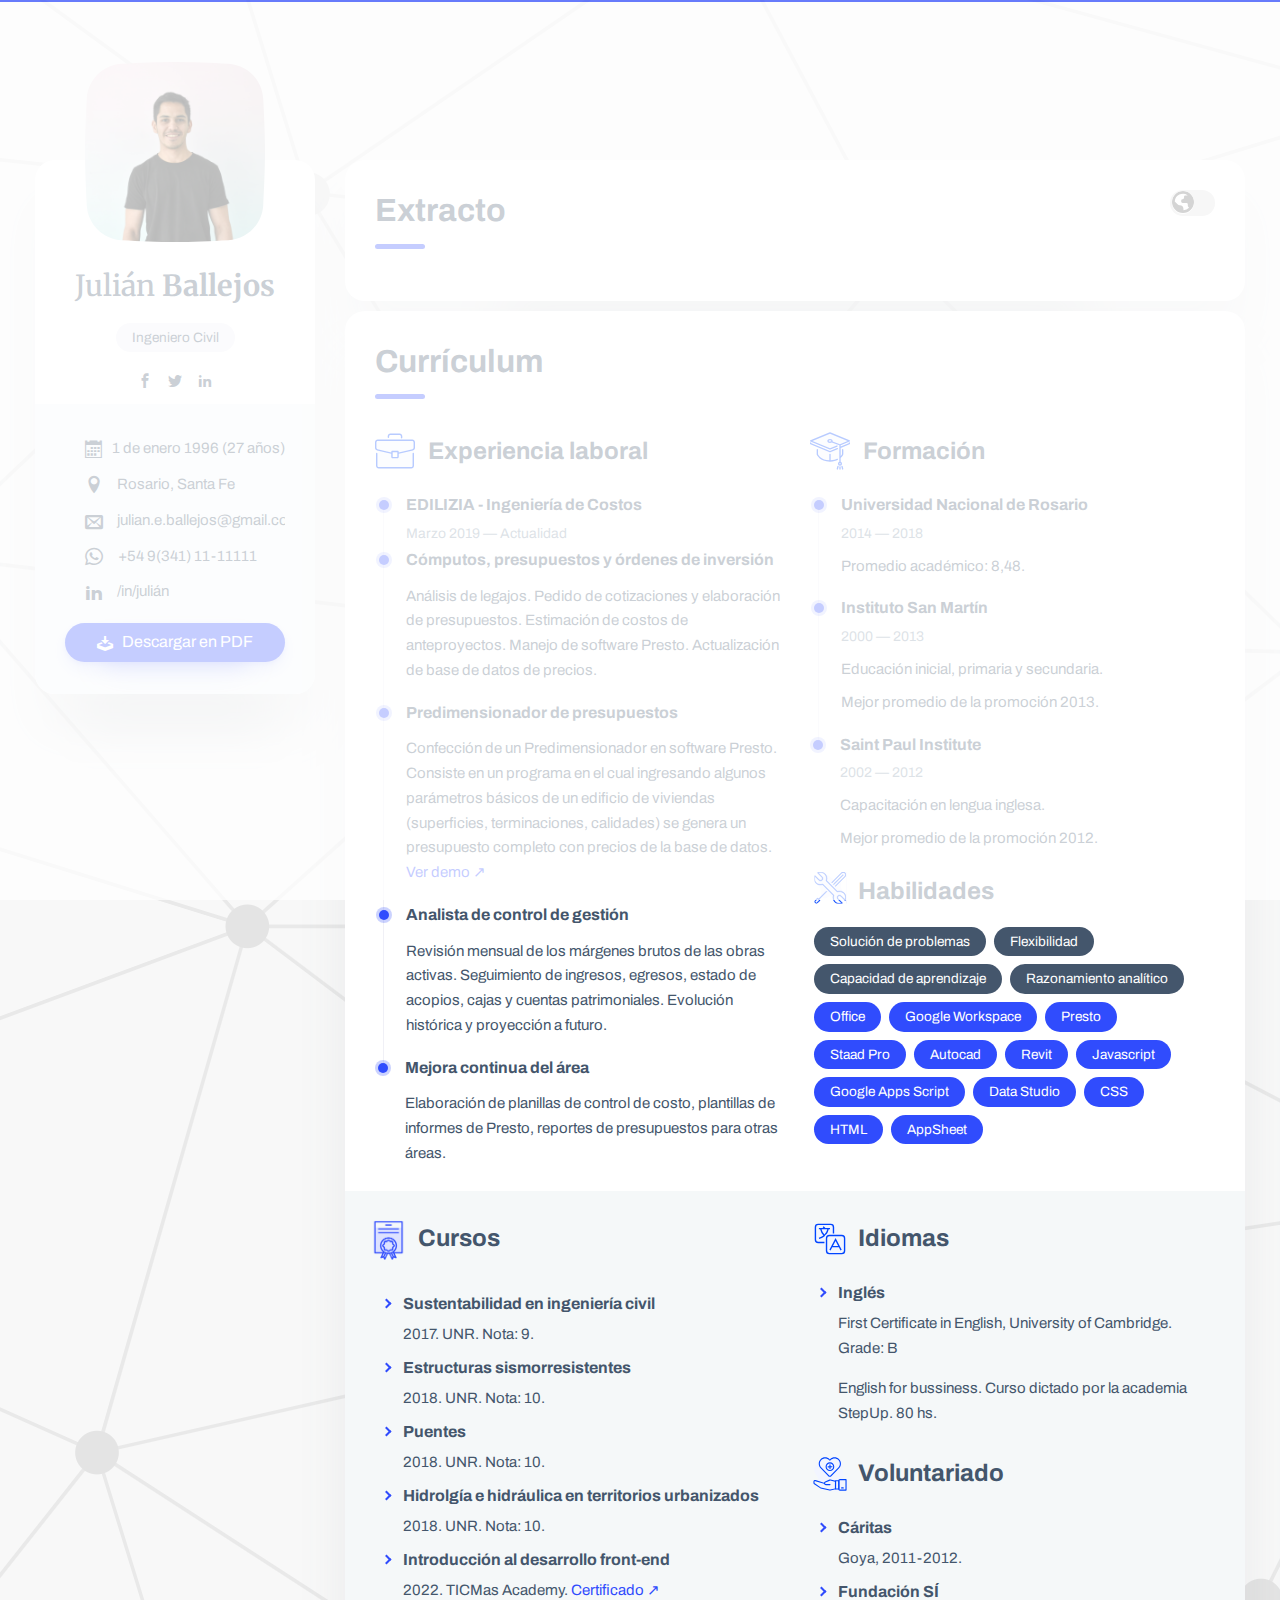
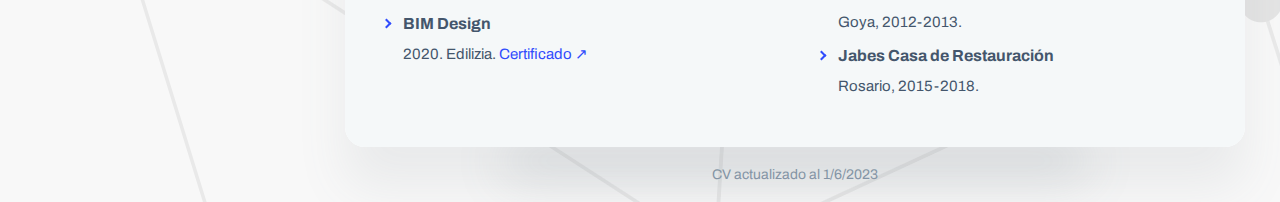
==== index.html @ a53817c8 "Update index.html" ====
<!DOCTYPE html>
<html lang="en">

<head>
    <meta charset="utf-8" />
    <title>CV Julián Ballejos</title>

	<!-- Meta Data -->
	<meta http-equiv="X-UA-Compatible" content="IE=edge">
	<meta name="viewport" content="width=device-width, initial-scale=1, shrink-to-fit=no">
	<meta name="format-detection" content="telephone=no"/>
    <meta name="format-detection" content="address=no"/>
    <meta name="author" content="ArtTemplate" />
    <meta name="description" content="vCard" />

    <!-- Twitter data -->
    <meta name="twitter:card" content="summary_large_image">
    <meta name="twitter:site" content="@ArtTemplates">
    <meta name="twitter:title" content="vCard">
    <meta name="twitter:description" content="vCard">
    <!--<meta name="twitter:image" content="assets/images/social.jpg">-->

    <!-- Open Graph data -->
    <meta property="og:title" content="ArtTemplate" />
    <meta property="og:type" content="website" />
    <meta property="og:url" content="your url website" />
    <!--<meta property="og:image" content="assets/images/social.jpg" />-->
    <meta property="og:description" content="vCard" />
    <meta property="og:site_name" content="vCard" />

	<!-- Favicons -->
	<!--<link rel="apple-touch-icon" sizes="144x144" href="assets/images/favicons/apple-touch-icon-144x144.png">-->
	<!--<link rel="apple-touch-icon" sizes="114x114" href="assets/images/favicons/apple-touch-icon-114x114.png">-->
	<!--<link rel="apple-touch-icon" sizes="72x72" href="assets/images/favicons/apple-touch-icon-72x72.png">-->
	<!--<link rel="apple-touch-icon" sizes="57x57" href="assets/images/favicons/apple-touch-icon-57x57.png">-->
	<!--<link rel="shortcut icon" href="assets/images/favicons/favicon.png" type="image/png">-->

    <!-- Styles -->
	<link rel="stylesheet" type="text/css" href="styles/style.css"/>
    <link rel="stylesheet" type="text/css" href="demo/style-demo.css"/>

	
</head>
<body class="bg-triangles">
    <!-- Preloader -->
    <div class="preloader">
	    <div class="preloader__wrap">
		    <div class="circle-pulse">
                <div class="circle-pulse__1"></div>
                <div class="circle-pulse__2"></div>
            </div>
		    <div class="preloader__progress"><span></span></div>
		</div>
	</div>

    <main class="main">
	    <div class="container gutter-top">
		    <div class="row sticky-parent">
			    <!-- Sidebar -->
                <aside class="col-12 col-md-12 col-xl-3">
				    <div class="sidebar box shadow pb-0 sticky-column">
						<svg class="avatar avatar--180" viewBox="0 0 188 188">
                            <g class="avatar__box">
                                <image xlink:href="img/avatar-1.jpg" height="100%" width="100%" />
                            </g>
                        </svg>
						<div class="text-center">
						    <h3 class="title title--h3 sidebar__user-name"><span class="weight--500">Julián</span> Ballejos</h3>
							<div class="badge badge--gray">Ingeniero Civil</div>
							
							<!-- Social -->
		                    <div class="social">
		                        <a class="social__link" href="https://www.facebook.com/"><i class="font-icon icon-facebook"></i></a>
		                        <a class="social__link" href="https://www.behance.com/"><i class="font-icon icon-twitter"></i></a>
		                        <a class="social__link" href="https://www.linkedin.com/"><i class="font-icon icon-linkedin2"></i></a>
		                    </div>
						</div>
						
						<div class="sidebar__info box-inner box-inner--rounded">
		                    <ul class="contacts-block">
					            <li class="contacts-block__item" data-toggle="tooltip" data-placement="top" title="Fecha de nacimiento">
							        <i class="font-icon icon-calendar"></i>1 de enero 1996 (27 años)
							    </li>
						        <li class="contacts-block__item" data-toggle="tooltip" data-placement="top" title="Ubicación">
							        <i class="font-icon icon-location"></i>Rosario, Santa Fe
							    </li>
						        <li class="contacts-block__item" data-toggle="tooltip" data-placement="top" title="E-mail">
							        <a href="mailto:julian.e.ballejos@gmail.com"><i class="font-icon icon-envelope"></i>julian.e.ballejos@gmail.com</a>
							    </li>
						        <li class="contacts-block__item" data-toggle="tooltip" data-placement="top" title="[Consultar]">
							        <i class="font-icon icon-phone"></i>+54 9(341) 11-11111
							    </li>
						        <li class="contacts-block__item" data-toggle="tooltip" data-placement="top" title="Linkedin">
							        <a href="http://linkedin.com/in/julián" target="_blank"><i class="font-icon icon-linkedin2"></i>/in/julián</a>
							    </li>
					        </ul>
							
							<a class="btn" href="julianballejos_github_io_CV_JB.pdf" target="_blank"><i class="font-icon icon-download"></i> Descargar en PDF</a>
						</div>
					</div>	
		        </aside>
		        
				<!-- Content -->
		        <div class="col-12 col-md-12 col-xl-9">
				    <div class="box shadow pb-0" style="margin-bottom: 10px;" >
					    <!-- Menu -->
					    <!-- <div class="circle-menu">
						    <div class="hamburger">
                                <div class="line"></div>
                                <div class="line"></div>
                                <div class="line"></div>
                            </div>
						</div>
						<div class="inner-menu js-menu">
						    <ul class="nav">
                                <li class="nav__item"><a href="about.html">About</a></li>
								<li class="nav__item"><a class="active" href="resume.html">Resume</a></li>
                                <li class="nav__item"><a href="portfolio.html">Portfolio</a></li>
                                <li class="nav__item"><a href="blog.html">Blog</a></li>
                                <li class="nav__item"><a href="contact.html">Contact</a></li>
                            </ul>
						</div> -->
						
					    <!-- About -->
						<div class="pb-3">
					        <div style="margin: 0;padding: 0;display: flex;flex-direction: row;justify-content: space-between;"><h1 class="title title--h1 first-title title__separate" >Extracto</h1>
								<label class="switch">
									<input type="checkbox" onclick="changelang()">
									<span id="mundi" class="slider round" style="opacity: 0.6;"></span>
								  </label>
							  
							</div>
							<p class="bilanguage" data-es='Nací en Goya (Corrientes). Soy Ing. Civil graduado de la Universidad Nacional de Rosario. 
								Aficionado de la programación y la aplicación de la tecnología en el campo de la ingeniería civil. 
								Poseo un amplio conocimiento en herramientas especializadas, capacidad de análisis e inventiva, lo que me permite desarrollar soluciones innovadoras y eficientes para los desafíos de la industria.'
								data-en="I was born in Goya. I'm a Civil Engineer graduated from the National University of Rosario. 
								I am passionate about applying technology to civil engineering problems. 
								I have a strong background in specialized tools, analysis and innovation, which enable me to create novel solutions for industry challenges."
								></p>
								<p class="bilanguage" data-es='Durante mi formación, adquirí una sólida base en los principios de la ingeniería civil, enfocándome en áreas como el diseño estructural, la planificación y gestión de proyectos, y la utilización de software de modelado y análisis. Mi habilidad para sistematizar me ha permitido automatizar tareas, optimizar procesos y mejorar la precisión en la toma de decisiones.'
								data-en='Throughout my academic journey, I acquired a comprehensive understanding of civil engineering principles, with a particular focus on areas such as structural design, project planning and management, and the utilization of modeling and analysis software. With my ability to systematize, I have successfully automated tasks, optimize processes, and enhanced decision-making precision.'></p>
					    </div>
						
					</div class="box shadow pb-0">	
					<div class="box shadow pb-0">
						<!-- Experience -->
						<div class="pb-0">
							<div class="pb-3">
								<h1 class="title title--h1 first-title title__separate" >Currículum</h1>
							</div>
							<div class="row">
								<div class="col-12 col-lg-6">
								    <h2 class="title title--h3"><img class="title-icon" src="icons/icon-experience.svg" alt="" /> Experiencia laboral</h2>
									<div class="timeline">
									    <!-- Item -->
									    <article class="timeline__item">
												<h5 class="title title--h5 timeline__title">EDILIZIA - Ingeniería de Costos</h5>
										    <span class="timeline__period">Marzo 2019 — Actualidad</span>

										</article>
                                        
										<!-- Item -->
									    <article class="timeline__item">
									        <h5 class="title title--h5 timeline__title">Cómputos, presupuestos y órdenes de inversión</h5>
										    <!-- <span class="timeline__period">2013 — 2015</span>-->
										    <p class="timeline__description">Análisis de legajos. Pedido de cotizaciones y elaboración de presupuestos. 
												Estimación de costos de anteproyectos. Manejo de software Presto. Actualización de base de datos de precios.</p>
										</article>
                                        
										<!-- Item -->
									    <article class="timeline__item">
									        <h5 class="title title--h5 timeline__title">Predimensionador de presupuestos</h5>
										    <!-- <span class="timeline__period">2010 — 2013</span>-->
										    <p class="timeline__description">Confección de un Predimensionador en software Presto. 
												Consiste en un programa en el cual ingresando algunos parámetros básicos de un edificio de viviendas (superficies, terminaciones, calidades)
											se genera un presupuesto completo con precios de la base de datos. <a href="https://drive.google.com/file/d/1NyW-M8lhd-uEIDjs1MC8mEwLonaZsw1x/view?usp=drive_link>">Ver demo ↗</a></p>
										</article>
										
										<!-- Item -->
									    <article class="timeline__item">
									        <h5 class="title title--h5 timeline__title">Analista de control de gestión</h5>
										    <!-- <span class="timeline__period">2010 — 2013</span>-->
										    <p class="timeline__description">Revisión mensual de los márgenes brutos de las obras activas. 
												Seguimiento de ingresos, egresos, estado de acopios, cajas y cuentas patrimoniales. 
												Evolución histórica y proyección a futuro.</p>
										</article>

										<!-- Item -->
									    <article class="timeline__item">
									        <h5 class="title title--h5 timeline__title">Mejora continua del área</h5>
										    <!-- <span class="timeline__period">2010 — 2013</span>-->
										    <p class="timeline__description">Elaboración de planillas de control de costo, plantillas de informes de Presto, reportes de presupuestos para otras áreas.</p>
										</article>
									</div>
								</div>
							    <div class="col-12 col-lg-6">
								    <h2 class="title title--h3"><img class="title-icon" src="icons/icon-education.svg" alt="" /> Formación</h2>
									<div class="timeline">
									    <!-- Item -->
									    <article class="timeline__item">
									        <h5 class="title title--h5 timeline__title">Universidad Nacional de Rosario</h5>
										    <span class="timeline__period">2014 — 2018</span>
										    <p class="timeline__description">Promedio académico: 8,48.</p>
										</article>
                                        
										<!-- Item -->
									    <article class="timeline__item">
									        <h5 class="title title--h5 timeline__title">Instituto San Martín</h5>
										    <span class="timeline__period">2000 — 2013</span>
										    <p class="timeline__description" style="margin-bottom: 0;">Educación inicial, primaria y secundaria.</p>
											<p class="timeline__description">Mejor promedio de la promoción 2013.</p>
										</article>
                                        
										<!-- Item -->
									    <article class="timeline__item">
									        <h5 class="title title--h5 timeline__title">Saint Paul Institute</h5>
										    <span class="timeline__period">2002 — 2012</span>
										    <p class="timeline__description" style="margin-bottom: 0;">Capacitación en lengua inglesa. </p>
											<p class="timeline__description">	Mejor promedio de la promoción 2012. </p>
										</article>
									</div>	

									<h2 class="title title--h3" style="display: flex; margin-bottom: auto;"><div class="icon-container"><img class="title-icon" style="margin-left: 1rem;clip-path: inset(0 0.24rem 0.255rem 0.28rem);" src="icons/skills.svg" alt="" /></div> Habilidades</h2>

								<div class="badge-container" style="display: flex;">
									<div class="badge badge--dark">Solución de problemas</div>
									<div class="badge badge--dark">Flexibilidad </div>
									<div class="badge badge--dark">Capacidad de aprendizaje</div>
									<div class="badge badge--dark">Razonamiento analítico</div>
									<div class="badge badge--blue">Office</div>
									<div class="badge badge--blue">Google Workspace</div>
									<div class="badge badge--blue">Presto</div>									
									<div class="badge badge--blue">Staad Pro</div>
									<div class="badge badge--blue">Autocad</div>
									<div class="badge badge--blue">Revit</div>
									<div class="badge badge--blue">Javascript</div>	
									<div class="badge badge--blue">Google Apps Script</div>								
									<div class="badge badge--blue">Data Studio</div>
									<div class="badge badge--blue">CSS</div>
									<div class="badge badge--blue">HTML</div>
									<div class="badge badge--blue">AppSheet</div>

								</div>
								</div>
								




							</div>
						</div>

						
						<!-- Skills -->
						<div class="box-inner box-inner--rounded">
						    <div class="row">
								<div class="col-12 col-lg-6" style="margin-bottom: 2rem;">
								    <h2 class="title title--h3" style="display: flex;"><div class="icon-container"><img class="title-icon title-icon2" src="icons/diploma.png" alt="" /></div> Cursos</h2>									
										<ul class="timeline">
											<li class="arrow"><h5 class="title title--h5 timeline__title">Sustentabilidad en ingeniería civil</h5></li>
											<p class="timeline__list">2017. UNR. Nota: 9. </p>
											<li class="arrow"><h5 class="title title--h5 timeline__title">Estructuras sismorresistentes</h5></li>
											<p class="timeline__list">2018. UNR. Nota: 10. </p>
											<li class="arrow"><h5 class="title title--h5 timeline__title">Puentes</h5></li>
											<p class="timeline__list">2018. UNR. Nota: 10. </p>
											<li class="arrow"><h5 class="title title--h5 timeline__title">Hidrolgía e hidráulica en territorios urbanizados</h5></li>
											<p class="timeline__list">2018. UNR. Nota: 10. </p>
											<li class="arrow"><h5 class="title title--h5 timeline__title">Introducción al desarrollo front-end</h5></li>
											<p class="timeline__list">2022. TICMas Academy. <a href="https://drive.google.com/file/d/1NyW-M8lhd-uEIDjs1MC8mEwLonaZsw1x/view?usp=drive_link>">Certificado ↗</a> </p>
											<li class="arrow"><h5 class="title title--h5 timeline__title">BIM Design</h5></li>
											<p class="timeline__list">2020. Edilizia. <a href="https://drive.google.com/file/d/1NyW-M8lhd-uEIDjs1MC8mEwLonaZsw1x/view?usp=drive_link>">Certificado ↗</a> </p>

										</ul>  
								</div>
								<div class="col-12 col-lg-6">
								    <h2 class="title title--h3" style="display: flex;margin-bottom: 0.5rem;"><img class="title-icon" src="icons/idiomas.svg" alt="" /> Idiomas</h2>									
										<ul class="timeline">
											<li class="arrow"><h5 class="title title--h5 timeline__title">Inglés</h5></li>
											<p class="timeline__list">First Certificate in English, University of Cambridge. Grade: B </p>
											<p class="timeline__list">English for bussiness. Curso dictado por la academia StepUp. 80 hs. </p>
										</ul>  

										<h2 class="title title--h3" style="display: flex;padding-top: 1rem;margin-bottom: 0.5rem;"><img class="title-icon" src="icons/voluntariado.svg" alt="" /> Voluntariado</h2>									
										<ul class="timeline">
											<li class="arrow"><h5 class="title title--h5 timeline__title">Cáritas</h5></li>
											<p class="timeline__list">Goya, 2011-2012.</p>
											<li class="arrow"><h5 class="title title--h5 timeline__title">Fundación SÍ</h5></li>
											<p class="timeline__list">Goya, 2012-2013.</p>
											<li class="arrow"><h5 class="title title--h5 timeline__title">Jabes Casa de Restauración</h5></li>
											<p class="timeline__list">Rosario, 2015-2018.</p>
										</ul>  
								</div>

								

							   <!--  <div class="col-12 col-lg-6">
						            <h2 class="title title--h3">Design Skills</h2>
									<div class="box box__second">
									    
									    <div class="progress">
                                            <div class="progress-bar" role="progressbar" aria-valuenow="80" aria-valuemin="0" aria-valuemax="100">
											    <div class="progress-text"><span>Web Design</span><span>80%</span></div>
											</div>
											<div class="progress-text"><span>Web Design</span></div>
                                        </div>
										
									    
									    <div class="progress">
                                            <div class="progress-bar" role="progressbar" aria-valuenow="75" aria-valuemin="0" aria-valuemax="100">
											    <div class="progress-text"><span>Graphic Design</span><span>75%</span></div>
											</div>
											<div class="progress-text"><span>Graphic Design</span></div>
                                        </div>
										
									    
									    <div class="progress">
                                            <div class="progress-bar" role="progressbar" aria-valuenow="90" aria-valuemin="0" aria-valuemax="100">
											    <div class="progress-text"><span>Photoshop</span><span>90%</span></div>
											</div>
											<div class="progress-text"><span>Photoshop</span></div>
                                        </div>
										
									    
									    <div class="progress">
                                            <div class="progress-bar" role="progressbar" aria-valuenow="50" aria-valuemin="0" aria-valuemax="100">
											    <div class="progress-text"><span>Illustrator</span><span>50%</span></div>
											</div>
											<div class="progress-text"><span>Illustrator</span></div>
                                        </div>
									</div>
                                </div> -->
								
							    <!-- <div class="col-12 col-lg-6 mt-4 mt-lg-0">
						            <h2 class="title title--h3">Coding Skills</h2>
									<div class="box box__second">
									    
									    <div class="progress">
                                            <div class="progress-bar" role="progressbar" aria-valuenow="70" aria-valuemin="0" aria-valuemax="100">
											    <div class="progress-text"><span>WordPress</span><span>70%</span></div>
											</div>
											<div class="progress-text"><span>WordPress</span></div>
                                        </div>
										
									    
									    <div class="progress">
                                            <div class="progress-bar" role="progressbar" aria-valuenow="70" aria-valuemin="0" aria-valuemax="100">
											    <div class="progress-text"><span>Javascript</span><span>70%</span></div>
											</div>
											<div class="progress-text"><span>Javascript</span></div>
                                        </div>
										
									    
									    <div class="progress">
                                            <div class="progress-bar" role="progressbar" aria-valuenow="100" aria-valuemin="0" aria-valuemax="100">
											    <div class="progress-text"><span>HTML</span><span>100%</span></div>
											</div>
											<div class="progress-text"><span>HTML</span></div>
                                        </div>
										
									    
									    <div class="progress">
                                            <div class="progress-bar" role="progressbar" aria-valuenow="30" aria-valuemin="0" aria-valuemax="100">
											    <div class="progress-text"><span>PHP</span><span>30%</span></div>
											</div>
											<div class="progress-text"><span>PHP</span></div>
                                        </div>
									</div>
                                </div> -->
							</div>
						</div>
						
					</div>
					
					<!-- Footer -->
					<footer class="footer">CV actualizado al 1/6/2023</footer>
		        </div>
			</div>
		</div>


    </main>

    <div class="back-to-top"></div>
	
    <!-- SVG masks -->
    <svg class="svg-defs">
        <clipPath id="avatar-box">
            <path d="M1.85379 38.4859C2.9221 18.6653 18.6653 2.92275 38.4858 1.85453 56.0986.905299 77.2792 0 94 0c16.721 0 37.901.905299 55.514 1.85453 19.821 1.06822 35.564 16.81077 36.632 36.63137C187.095 56.0922 188 77.267 188 94c0 16.733-.905 37.908-1.854 55.514-1.068 19.821-16.811 35.563-36.632 36.631C131.901 187.095 110.721 188 94 188c-16.7208 0-37.9014-.905-55.5142-1.855-19.8205-1.068-35.5637-16.81-36.63201-36.631C.904831 131.908 0 110.733 0 94c0-16.733.904831-37.9078 1.85379-55.5141z"/>
        </clipPath>
        <clipPath id="avatar-hexagon">
             <path d="M0 27.2891c0-4.6662 2.4889-8.976 6.52491-11.2986L31.308 1.72845c3.98-2.290382 8.8697-2.305446 12.8637-.03963l25.234 14.31558C73.4807 18.3162 76 22.6478 76 27.3426V56.684c0 4.6805-2.5041 9.0013-6.5597 11.3186L44.4317 82.2915c-3.9869 2.278-8.8765 2.278-12.8634 0L6.55974 68.0026C2.50414 65.6853 0 61.3645 0 56.684V27.2891z"/>
        </clipPath>		
    </svg>

	<!-- Demo Menu -->
	<!-- <div class="btnSlideNav slideOpen"></div>
    <div class="btnSlideNav slideClose"></div>
    <ul class="slideNav">
	    <li class="slideNav__item rtl-mode"><h4 class="title title--5">More pages</h4> <a href="rtl/about.html">RTL</a></li>
        <li class="slideNav__item"><a href="one-page.html">1. Single page</a></li>
        <li class="slideNav__item"><a href="background-3.html">2. Background peach</a></li>
        <li class="slideNav__item"><a href="background-2.html">3. Background green</a></li>
		<li class="slideNav__item"><a href="background-5.html">4. Background green 2</a></li>
		<li class="slideNav__item"><a href="background-4.html">5. Background triangles</a></li>
		<li class="slideNav__item"><a href="menu_alternative/about.html">6. Alternative menu</a></li>
    </ul>
	<div class="overlay-slideNav"></div> -->
    <!-- Demo Menu -->	

	<!-- JavaScripts -->
	<script src="js/jquery-3.4.1.min.js"></script>
	<script src="js/plugins.min.js"></script>
    <script src="js/common.js"></script>
    
	<script src="demo/plugins-demo.js"></script>

	<script>
	
        function changelang(){
			var currentlanguage = getComputedStyle(document.body).getPropertyValue("--language")
			if (currentlanguage == 'data-en'){
				document.documentElement.style.setProperty('--language', 'data-es')
				var icon = document.getElementById("mundi");
				icon.setAttribute("style","opacity:0.6");
			} else {
				document.documentElement.style.setProperty('--language', 'data-en')
				var icon = document.getElementById("mundi");
				icon.setAttribute("style","opacity:1");
			}
		}

		window.addEventListener('scroll', () => {
  document.body.style.setProperty('--scroll', window.pageYOffset / (document.body.offsetHeight - window.innerHeight));
}, false);

	</script>
</body>
</html>
---- styles/style.css ----
/* ------------------------------------------------
 Author: ArtStyles (Art)
 
 Template Name: vCard
 version: 1.1.0
------------------------------------------------ */
/* ------------------------------------------------

 - General Styles
 - Background
 - Typography
 - Preloader
 - Form
 - Button
 - Preloader
 - Sidebar
 - Sections
 - Navbar
 - Footer
 - Cases
 - Clients
 - Contact
 - Single post
 - Footer
 - Contact
 - Portfolio
 - News
 - Single news
 - Testimonials
 - Timeline
 - Other
 
------------------------------------------------ */
@import url(vendors/bootstrap.min.css);
@import url(vendors/swiper.min.css);
@import url(vendors/simplebar.min.css);
@import url(../icons/style.css);
@import url("https://fonts.googleapis.com/css?family=Archivo:400,400i,500,500i,600,600i,700,700i&display=swap");
@import url("https://fonts.googleapis.com/css?family=Merriweather:400,900&display=swap");
/* -----------------------------------------------------------------
    - General Styles
----------------------------------------------------------------- */
*,
::before,
::after {
  background-repeat: no-repeat;
  box-sizing: border-box;
}

html {
  font-size: 16px;
  -webkit-overflow-scrolling: touch;
  -webkit-box-sizing: border-box;
  box-sizing: border-box;
  -ms-overflow-x: hidden;
}

body, html {
  font-size: 1rem;
  -webkit-text-size-adjust: 100%;
}

body {
  background-color: #F5F6F7;
  color: #44566C;
  font-family: "Archivo", sans-serif;
  font-size: 0.9375rem;
  font-weight: 400;
  line-height: 1.65;
  min-height: 100vh;
  overflow-x: hidden;
  -ms-overflow-style: scrollbar;
  -webkit-font-smoothing: antialiased;
}
@media only screen and (max-width: 580px) {
  body {
    line-height: 1.6;
  }
}

html.is-scroll-disabled body {
  height: 100vh;
  overflow: hidden;
}

@media all and (-ms-high-contrast: none), (-ms-high-contrast: active) {
  html.is-scroll-disabled {
    overflow: hidden;
  }
}
.no-scroll {
  overflow: hidden;
  -ms-overflow-style: none;
}

.no-scroll-height {
  overflow-x: hidden;
}

.svg-defs {
  position: absolute;
  height: 0;
  width: 0;
}

.bg-triangles {
  background-image: url(../images/triangles-bottom.png), url(../images/triangles-bottom.png);
  background-position: left top, right bottom;
  background-repeat: no-repeat;
  background-size: inherit;
}
@media only screen and (max-width: 580px) {
  .bg-triangles {
    background-size: contain;
  }
}
.bg-triangles-2 {
  background-image: url(../images/triangles-bottom.png), url(../images/triangles-bottom.png);
  background-position: right top, left bottom;
  background-repeat: no-repeat;
  background-size: 50%;
  background-attachment: fixed;
}
@media only screen and (max-width: 991px) {
  .bg-triangles-2 {
    background-size: contain;
  }
}
.bg-peach {
  background-image: linear-gradient(115.29deg, #FFF2E7 1.33%, #FFCADA 98.21%);
  background-attachment: fixed;
}
.bg-green {
  background-image: linear-gradient(115.29deg, #0DC8A9 1.33%, #32CBC8 98.21%);
  background-attachment: fixed;
}
.bg-green-2 {
  background-image: linear-gradient(135deg, #9be15d 0%, #00d9a6 100%);
  background-attachment: fixed;
}

/* -----------------------------------------------------------------
    - Typography
----------------------------------------------------------------- */
h1, h2, h3, h4, h5, h6 {
  font-family: "Archivo", sans-serif;
  font-weight: 700;
  line-height: 1.3;
}

.title--h1 {
  font-size: 2rem;
  margin-bottom: 1.0625rem;
}
@media only screen and (max-width: 580px) {
  .title--h1 {
    font-size: 1.75rem;
  }
}
.title--h2 {
  font-size: 1.75rem;
}
@media only screen and (max-width: 580px) {
  .title--h2 {
    font-size: 1.5rem;
  }
}
.title--h3 {
  font-size: 1.5rem;
  margin-bottom: 1.3125rem;
}
@media only screen and (max-width: 580px) {
  .title--h3 {
    font-size: 1.25rem;
    margin-bottom: 1rem;
    margin-top: 0.8rem;
  }
}
.title--h4 {
  font-size: 1.25rem;
  margin-bottom: 0.8125rem;
}
@media only screen and (max-width: 580px) {
  .title--h4 {
    font-size: 1rem;
  }
}
.title--h5 {
  font-size: 1rem;
}
@media only screen and (max-width: 580px) {
  .title--h5 {
    font-size: 0.9375rem;
  }
}
.title--h6 {
  font-size: 0.75rem;
}
.title--center {
  text-align: center;
}
.title--tone {
  color: #304CFD;
}
.title-icon {
  margin-right: 0.5rem;
  margin-top: -0.25rem;
  height: 2.5rem;
  width: 2.5rem;
  pointer-events: none;
}
@media only screen and (max-width: 580px) {
  .title-icon {
    height: 2.0833333333rem;
    width: 2.0833333333rem;
    pointer-events: none;
  }
}
.title__separate {
  margin-bottom: 2.3125rem;
  position: relative;
}
.title__separate::before {
  content: '';
  background-color: #304CFD;
  border-radius: 0.5rem;
  height: 0.3125rem;
  position: absolute;
  bottom: -1.0625rem;
  left: 0;
  width: 3.125rem;
  z-index: 1;
}
@media only screen and (max-width: 580px) {
  .title__separate {
    margin-bottom: 1.5rem;
  }
  .title__separate::before {
    height: 0.1875rem;
    bottom: -0.5625rem;
    width: 3rem;
  }
}

@media only screen and (max-width: 991px) {
  .first-title {
    transition: all .3s ease-in-out;
  }
}

@media only screen and (max-width: 991px) {
  .open-menu .first-title {
    padding-top: 2.5625rem;
  }
}
@media only screen and (max-width: 580px) {
  .open-menu .first-title {
    padding-top: 0;
  }
}

.weight--400 {
  font-weight: 400;
}
.weight--500 {
  font-weight: 500;
}
.weight--600 {
  font-weight: 600;
}
.weight--700 {
  font-weight: 700;
}

.color--light {
  color: #8697A8;
}
.color--dark {
  color: #44566C;
}

.block-quote {
  font-size: 1.3125rem;
  font-weight: 400;
  font-style: italic;
  margin: 1.8125rem 0;
  position: relative;
  line-height: 1.6;
}
@media only screen and (max-width: 991px) {
  .block-quote {
    padding-left: 3.8125rem;
  }
}
@media only screen and (max-width: 580px) {
  .block-quote {
    font-size: 1.125rem;
    margin: 1rem 0;
    padding-left: 0;
    padding-top: 2.8125rem;
  }
  .block-quote p {
    margin-bottom: 0.5rem;
  }
}
.block-quote::before {
  background-image: url(../images/icon-quote.svg);
  background-repeat: no-repeat;
  background-position: center;
  background-size: cover;
  content: '';
  height: 2.125rem;
  margin: 0 auto;
  position: absolute;
  top: 0;
  left: -3.375rem;
  width: 2.125rem;
}
@media only screen and (max-width: 991px) {
  .block-quote::before {
    left: 0;
  }
}
.block-quote__author {
  font-size: 1rem;
  font-style: normal;
  display: block;
  margin-top: 0.5625rem;
  padding-left: 3rem;
  position: relative;
}
@media only screen and (max-width: 580px) {
  .block-quote__author {
    font-size: 0.875rem;
    margin-top: 0;
    padding-left: 2rem;
  }
}
.block-quote__author::before {
  content: '';
  background-color: #44566C;
  height: 0.0625rem;
  margin-bottom: auto;
  margin-top: auto;
  position: absolute;
  top: 0;
  bottom: 0;
  left: 0;
  width: 2rem;
}
@media only screen and (max-width: 580px) {
  .block-quote__author::before {
    width: 1rem;
  }
}

a {
  color: #304CFD;
  cursor: pointer;
  text-decoration: none;
  -webkit-text-decoration-skip: objects;
  transition: color 0.3s cubic-bezier(0.72, 0.16, 0.345, 0.875);
}
a:hover {
  color: #304CFD;
  outline: none;
  text-decoration: underline;
}
a.decoration--none {
  text-decoration: none;
}

.noGutters-Top {
  margin-top: 0 !important;
}
.noGutters-Bottom {
  margin-bottom: 0 !important;
}
.noGutters-Left {
  margin-left: 0 !important;
}
.noGutters-Right {
  margin-right: 0 !important;
}

.description {
  color: #F5F8F9;
  margin-bottom: 1.875rem;
}

.foreword {
  color: #F5F8F9;
  font-size: 1.125rem;
}

img {
  max-width: 100%;
  -webkit-user-select: none;
  -moz-user-select: none;
  -ms-user-select: none;
  user-select: none;
}

iframe {
  background-color: #44566C;
  border: 0;
  display: block;
  height: 100%;
  width: 100%;
}

.cover {
  object-fit: cover;
  object-position: center;
  font-family: 'object-fit: cover; object-position: center;';
  height: 100%;
  width: 100%;
}

::-moz-selection {
  background: transparent;
  color: #304CFD;
}

::selection {
  background: transparent;
  color: #304CFD;
}

/* -----------------------------------------------------------------
    - Form
----------------------------------------------------------------- */
.input, .textarea, select,
.custom-select {
  background-color: #F5F8F9;
  border: 1px solid #F5F8F9;
  border-radius: 20px;
  box-shadow: none;
  color: #44566C;
  font-size: inherit;
  height: auto;
  padding: 0.875rem 1.375rem 0.8125rem;
  position: relative;
  width: 100%;
  -webkit-appearance: none;
  -moz-appearance: none;
  appearance: none;
}
@media only screen and (max-width: 580px) {
  .input, .textarea, select,
  .custom-select {
    padding: 0.8125rem 1.375rem 0.75rem;
  }
}

.input:focus, .textarea:focus, select:focus,
.custom-select:focus {
  background-color: #F5F8F9;
  color: #44566C;
  box-shadow: none;
  outline: none;
}

.input {
  line-height: inherit;
}
@media all and (-ms-high-contrast: none), (-ms-high-contrast: active) {
  .input {
    line-height: 0;
  }
}
.input--white {
  background-color: #fff;
}
.input--white:focus {
  background-color: #fff;
}
.input__icon {
  padding-left: 3.375rem;
}
@media only screen and (max-width: 580px) {
  .input__icon {
    padding-left: 2.8125rem;
  }
}

.textarea {
  border-radius: 20px;
  display: block;
  padding: 0.8125rem 1.1875rem;
  resize: none;
}
.textarea--white {
  background-color: #fff;
}
.textarea--white:focus {
  background-color: #fff;
}

.form-group {
  margin-bottom: 2rem;
  position: relative;
}
@media only screen and (max-width: 580px) {
  .form-group {
    margin-bottom: 1.6875rem;
  }
}
.form-group .font-icon {
  color: #8697A8;
  font-size: 1.0625rem;
  margin: auto 0;
  position: absolute;
  top: 0;
  bottom: 0;
  left: 2.375rem;
  height: 1rem;
  width: 1rem;
  z-index: 1;
}
@media only screen and (max-width: 580px) {
  .form-group .font-icon {
    font-size: 1rem;
    left: 2.0625rem;
  }
}

.help-block {
  position: absolute;
  font-size: 0.75rem;
  line-height: 1.4;
  padding-top: 0.3125rem;
  padding-left: 0.375rem;
}
@media only screen and (max-width: 580px) {
  .help-block {
    font-size: 0.6875rem;
  }
}

.with-errors {
  color: #FF3D57;
}

.has-error input,
.has-error textarea,
.has-error input:focus,
.has-error textarea:focus {
  border-color: #FF3D57;
}

#validator-contact {
  font-size: 0.875rem;
  margin-top: 1rem;
}

.form-control::-webkit-input-placeholder {
  color: #8697A8;
}

.form-control::-moz-placeholder {
  color: #8697A8;
}

.form-control:-ms-input-placeholder {
  color: #8697A8;
}

.form-control::-ms-input-placeholder {
  color: #8697A8;
}

.form-control::placeholder {
  color: #8697A8;
}

input:invalid,
textarea:invalid {
  outline: none !important;
}

.custom-control-input:focus ~ .custom-control-label::before {
  box-shadow: 0 0 0 0.125rem rgba(48, 76, 253, 0.25);
}
.custom-control-input:focus:not(:checked) ~ .custom-control-label::before {
  border-color: #304CFD;
}
.custom-control-input:not(:disabled):active ~ .custom-control-label::before {
  border-color: #fff;
  background-color: transparent;
}
.custom-control-input:checked ~ .custom-control-label::before {
  border-color: #304CFD;
  background-color: #304CFD;
}

.custom-control-label {
  line-height: 1.55;
  padding-left: 0.5rem;
}
.custom-control-label::before {
  background-color: transparent;
  border: 1px solid #F0F0F6;
}

select,
.custom-select {
  background: url("data:image/svg+xml,%3csvg xmlns='http://www.w3.org/2000/svg' viewBox='0 0 4 5'%3e%3cpath fill='%23fff' d='M2 0L0 2h4zm0 5L0 3h4z'/%3e%3c/svg%3e") no-repeat right 0.1rem center/10px 16px;
}
select option,
.custom-select option {
  color: #44566C;
}

.dropdown-menu {
  border: 0;
  border-radius: 10px;
  box-shadow: 0 0.5rem 2.5rem rgba(134, 151, 168, 0.25);
  color: #5F6F81;
  font-size: 0.9375rem;
}
.dropdown-menu::before {
  content: '';
  border-left: 0.375rem solid transparent;
  border-right: 0.375rem solid transparent;
  border-bottom: 0.375rem solid #fff;
  height: 0;
  position: absolute;
  top: -0.375rem;
  left: 1.0625rem;
  width: 0;
}
.dropdown.dropup .dropdown-menu::before {
  border-left: 0.375rem solid transparent;
  border-right: 0.375rem solid transparent;
  border-top: 0.375rem solid #fff;
  border-bottom: 0.375rem solid transparent;
  top: auto;
  bottom: -0.75rem;
}

.progress {
  background-color: #F0F0F6;
  border-radius: 1rem;
  height: 1.5rem;
  margin-bottom: 1.5rem;
  overflow: inherit;
  position: relative;
  text-align: right;
}
@media only screen and (max-width: 580px) {
  .progress {
    margin-bottom: 1rem;
  }
}
.progress:last-child {
  margin-bottom: 0;
}
.progress-bar {
  background-color: #304CFD;
  border-radius: 1rem;
  overflow: hidden;
  position: relative;
  width: 0%;
  z-index: 1;
}
.progress .progress-text {
  display: flex;
  align-items: center;
  justify-content: space-between;
  height: 100%;
  padding-left: 0.8125rem;
  padding-right: 0.8125rem;
  position: absolute;
  top: 0;
  left: 0;
  width: 100%;
  z-index: 1;
}
.progress .progress-text > * {
  min-width: 0;
}

@media screen and (-ms-high-contrast: active), (-ms-high-contrast: none) {
  .progress-text span:nth-child(2) {
    float: right;
  }
}
.badge {
  font-size: 0.9375rem;
  font-weight: 400;
  border-radius: 10rem;
  padding: 0.5rem 1rem;
  margin: 0.25rem;
  font-size: 0.85rem;
}

@keyframes example {
  from {opacity: 0;}
  to {opacity: 1;}
}

@media only screen and (max-width: 580px) {
  .badge {
    font-size: 0.85rem;
  }
}
.badge--light {
  background-color: #F5F6F7;
  color: #44566C;
}
.badge--gray {
  background-color: #F0F0F6;
  color: #44566C;
}
.badge--dark {
  background-color: #44566C;
  color: #fff;
}
.badge--blue {
  background-color: #304CFD;
  color: #fff;
}
.badge--blue-gradient {
  background-image: linear-gradient(to right, #0081ff 0%, #3fa0ff 50%, #0045ff 100%);
  color: #fff;
}
.badge--aqua {
  background-color: #00F1E2;
  color: #fff;
}
.badge--red {
  background-color: #FF3D57;
  color: #fff;
}

.tooltip {
  font-family: "Archivo", sans-serif;
}
.tooltip-inner {
  max-width: 12.5rem;
  padding: 0.25rem 0.5625rem 0.25rem;
  background-color: #44566C;
  border-radius: 0.25rem;
  box-shadow: 0 1rem 2rem rgba(134, 151, 168, 0.25), 0 0.125rem 1rem rgba(134, 151, 168, 0.5);
}
.tooltip.show {
  opacity: 1;
}

.bs-tooltip-top .arrow::before,
.bs-tooltip-auto[x-placement^="top"] .arrow::before {
  border-width: 0.3125rem 0.3125rem 0;
  border-top-color: #44566C;
}

.bs-tooltip-right .arrow::before,
.bs-tooltip-auto[x-placement^="right"] .arrow::before {
  border-width: 0.3125rem 0.3125rem 0.3125rem 0;
  border-right-color: #44566C;
}

.bs-tooltip-left .arrow::before,
.bs-tooltip-auto[x-placement^="left"] .arrow::before {
  border-width: 0.3125rem 0 0.3125rem 0.3125rem;
  border-left-color: #44566C;
}

.bs-tooltip-bottom .arrow::before,
.bs-tooltip-auto[x-placement^="bottom"] .arrow::before {
  border-width: 0 0.3125rem 0.3125rem;
  border-bottom-color: #44566C;
}

.btn {
  background-color: #304CFD;
  border-radius: 20px;
  border: 0;
  box-shadow: 0 0.5rem 1rem rgba(48, 76, 253, 0.15), 0 0.125rem 0.25rem rgba(48, 76, 253, 0.15);
  color: #fff;
  cursor: pointer;
  font-size: 1rem;
  font-weight: 400;
  line-height: inherit;
  padding: 0.4rem 1.2rem 0.4rem;
  position: relative;
  transition: .4s ease-in-out;
  white-space: nowrap;
}
.btn:hover {
  color: #fff;
  box-shadow: none;
  opacity: .9;
}
.btn:focus {
  box-shadow: 0 1.5rem 2.5rem rgba(48, 76, 253, 0.1), 0 0.5rem 1rem rgba(48, 76, 253, 0.1);
}
.btn::before {
  content: '';
  box-shadow: 0 0.25rem 2rem rgba(48, 76, 253, 0.25), 0 0.25rem 1rem rgba(48, 76, 253, 0.25);
  margin: 0 auto;
  height: 1rem;
  position: absolute;
  right: 0;
  bottom: 0;
  left: 0;
  transition: .4s ease-in-out;
  width: 64%;
  z-index: -1;
}
.btn:hover::before {
  box-shadow: none;
}
.btn--light {
  background-color: #F5F8F9;
  color: #44566C;
}
.btn--gray {
  background-color: #F0F0F6;
  color: #44566C;
}
.btn--dark {
  background-color: #44566C;
}
.btn--blue-gradient {
  background-size: 200% auto;
  background-image: linear-gradient(to right, #0081ff 0%, #3fa0ff 50%, #0045ff 100%);
}
.btn--red {
  background-color: #FF3D57;
  color: #fff;
}
.btn .font-icon {
  margin-right: 0.375rem;
}

button:focus {
  outline: none;
}

/* -----------------------------------------------------------------
    - Preloader
----------------------------------------------------------------- */
.preloader {
  display: flex;
  align-items: center;
  justify-content: center;
  background-color: #fff;
  position: fixed;
  top: 0;
  left: 0;
  width: 100%;
  height: 100%;
  overflow: hidden;
  text-align: center;
  z-index: 1106;
  opacity: 1;
}
.preloader > * {
  min-width: 0;
}
.preloader__wrap {
  width: 100%;
  max-width: 9.375rem;
}
.preloader__progress {
  background: #fff;
  height: 0.125rem;
  position: absolute;
  top: 0;
  left: 0;
  overflow: hidden;
  width: 100%;
}
.preloader__progress span {
  background: #304CFD;
  position: absolute;
  top: 0;
  left: 0;
  height: 100%;
  width: 0;
}

.circle-pulse > * {
  position: absolute;
  top: 50%;
  left: 50%;
  border-radius: 50%;
  box-sizing: border-box;
  transform: scale(0);
  animation: pulse 1.6s linear infinite;
}

.circle-pulse__1 {
  width: 6rem;
  height: 6rem;
  margin-top: -3rem;
  margin-left: -3rem;
  background-color: #304CFD;
}

.circle-pulse__2 {
  width: 4.8rem;
  height: 4.8rem;
  margin-top: -2.4rem;
  margin-left: -2.4rem;
  background-color: rgba(48, 76, 253, 0.7);
  animation-delay: -0.8s;
}

@keyframes pulse {
  0% {
    transform: scale(0, 0);
    opacity: 1;
  }
  100% {
    transform: scale(1, 1);
    opacity: 0;
  }
}
/* -----------------------------------------------------------------
    - Sidebar
----------------------------------------------------------------- */
@media only screen and (max-width: 1200px) {
  .sidebar {
    margin-bottom: 1.875rem;
  }
}
@media only screen and (max-width: 580px) {
  .sidebar {
    margin-bottom: 1rem;

  }
}
.sidebar .avatar {
  margin-top: -8rem;
  margin-bottom: 1.5625rem;
  margin-left: auto;
  margin-right: auto;
  transition: all .3s ease-in-out;
}
.sidebar__user-name {
  font-size: 1.8125rem;
  font-family: "Merriweather", serif;
  margin-bottom: 0.875rem;
  position: relative;
}
@media only screen and (max-width: 580px) {
  .sidebar__user-name {
    font-size: 1.5rem;
    margin-bottom: 0.625rem;
  }
}
.sidebar__info {
  padding-top: 1.5625rem;
}
@media only screen and (max-width: 1200px) {
  .sidebar__info {
    text-align: center;
  }
}
@media only screen and (max-width: 580px) {
  .sidebar__info {
    padding-top: 1.5rem;
    padding-bottom: 1.25rem;
  }
}
.sidebar .btn {
  width: 100%;
}
@media only screen and (max-width: 1200px) {
  .sidebar .btn {
    width: 40%;
  }
}
@media only screen and (max-width: 991px) {
  .sidebar .btn {
    width: 60%;
  }
}
@media only screen and (max-width: 768px) {
  .sidebar .btn {
    width: 100%;
  }
}

.contacts-block {
  list-style: none;
  padding-left: 0;
  margin-bottom: 0.5rem;
  overflow: hidden;
}
@media only screen and (max-width: 1200px) {
  .contacts-block {
    margin-bottom: 1rem;
  }
}
@media only screen and (max-width: 768px) {
  .contacts-block {
    margin-bottom: 0.5rem;
    font-size: 1rem;
  }
}
@media only screen and (max-width: 580px) {
  .contacts-block {
    font-size: 0.9375rem;
  }
}
.contacts-block__item {
  display: flex;
  align-items: center;
  margin-bottom: 0.6875rem;
  overflow: hidden;
  text-overflow: ellipsis;
  white-space: nowrap;
}
.contacts-block__item > * {
  min-width: 0;
}
@media only screen and (max-width: 1200px) {
  .contacts-block__item {
    display: inline-block;
    margin-bottom: 0;
    margin-right: 1.5rem;
  }
}
@media only screen and (max-width: 768px) {
  .contacts-block__item {
    display: block;
    margin-left: auto;
    margin-right: auto;
    margin-bottom: 0.25rem;
  }
}
.contacts-block__item a {
  color: #44566C;
  text-decoration: none;
}
.contacts-block__item a:hover {
  color: #304CFD;
}
.contacts-block .font-icon {
  font-size: 1.125rem;
  margin-right: 0.875rem;
}

.sticky-column.is_stuck {
  margin-top: 1.875rem;
}
.sticky-column.is_stuck .avatar {
  margin-top: 0;
}

/* -----------------------------------------------------------------
    - Sections
----------------------------------------------------------------- */
@media (min-width: 1200px) {
  .container {
    max-width: 1240px;
  }
}
@media (min-width: 1300px) {
  .container {
    max-width: 1240px;
  }
}
.box {
  background-color: #fff;
  border-radius: 20px;
  padding: 1.875rem;
  position: relative;
  transition: box-shadow .3s ease-in-out;
}
@media only screen and (max-width: 580px) {
  .box {
    border-radius: 16px;
    padding: 1.25rem;
  }
}
.box__second {
  background-color: #fff;
  border-radius: 15.3846153846px;
}
@media only screen and (max-width: 580px) {
  .box__second {
    border-radius: 15.3846153846px;
  }
}
.box__large {
  padding: 1.875rem 2.5rem;
}
@media only screen and (max-width: 991px) {
  .box__large {
    padding: 1.875rem;
  }
}
@media only screen and (max-width: 580px) {
  .box__large {
    padding: 1.25rem;
  }
}
.box__large .box-inner::before,
.box__large .box-inner::after {
  width: 2.5rem;
}
@media only screen and (max-width: 991px) {
  .box__large .box-inner::before,
  .box__large .box-inner::after {
    width: 1.875rem;
  }
}
@media only screen and (max-width: 580px) {
  .box__large .box-inner::before,
  .box__large .box-inner::after {
    width: 1.25rem;
  }
}
.box__large .box-inner::before {
  left: -2.5rem;
}
@media only screen and (max-width: 991px) {
  .box__large .box-inner::before {
    left: -1.875rem;
  }
}
@media only screen and (max-width: 580px) {
  .box__large .box-inner::before {
    left: -1.25rem;
  }
}
.box__large .box-inner::after {
  right: -2.5rem;
}
@media only screen and (max-width: 991px) {
  .box__large .box-inner::after {
    right: -1.875rem;
  }
}
@media only screen and (max-width: 580px) {
  .box__large .box-inner::after {
    right: -1.25rem;
  }
}

.box-inner {
  background-color: #F5F8F9;
  padding-top: 2rem;
  padding-bottom: 2rem;
  position: relative;
  z-index: 0;
}
@media only screen and (max-width: 580px) {
  .box-inner {
    padding-top: 1.1875rem;
    padding-bottom: 1rem;
  }
}
.box-inner::before, .box-inner::after {
  content: '';
  background-color: #F5F8F9;
  height: 100%;
  position: absolute;
  top: 0;
  width: 1.875rem;
  z-index: -1;
}
@media only screen and (max-width: 580px) {
  .box-inner::before, .box-inner::after {
    width: 1.25rem;
  }
}
.box-inner::before {
  left: -1.875rem;
}
@media only screen and (max-width: 580px) {
  .box-inner::before {
    left: -1.25rem;
  }
}
.box-inner::after {
  right: -1.875rem;
}
@media only screen and (max-width: 580px) {
  .box-inner::after {
    right: -1.25rem;
  }
}
.box-inner--rounded::before {
  border-radius: 0 0 0 20px;
}
.box-inner--rounded::after {
  border-radius: 0 0 20px 0;
}
@media only screen and (max-width: 580px) {
  .box-inner--rounded::before {
    border-radius: 0 0 0 16px;
  }
  .box-inner--rounded::after {
    border-radius: 0 0 16px 0;
  }
}
.box-inner--white {
  background-color: #fff;
}
.box-inner--white::before, .box-inner--white::after {
  background-color: #fff;
}

.shadow {
  box-shadow: 0 2.5rem 3.125rem rgba(103, 118, 128, 0.1) !important;
}
.shadow::before {
  content: '';
  box-shadow: 0 1.875rem 3.125rem rgba(103, 118, 128, 0.2);
  position: absolute;
  right: 0;
  bottom: 0;
  left: 0;
  margin: 0 auto;
  height: 2rem;
  width: 65%;
  z-index: -1;
}
.shadow--orange {
  box-shadow: 0 2.5rem 3.125rem rgba(177, 68, 27, 0.1) !important;
}
.shadow--orange::before {
  box-shadow: 0 2.5rem 3.125rem rgba(177, 68, 27, 0.1);
}
.shadow--green {
  box-shadow: 0 2.5rem 3.125rem rgba(0, 115, 97, 0.1) !important;
}
.shadow--green::before {
  box-shadow: 0 2.5rem 3.125rem rgba(0, 115, 97, 0.1);
}

.js-image {
  background-size: cover;
  background-position: center;
  height: 100%;
  width: 100%;
}

.overlay {
  position: relative;
}
.overlay::before, .overlay--45::before, .overlay--80::before {
  content: '';
  background-color: rgba(68, 86, 108, 0.35);
  position: absolute;
  top: 0;
  left: 0;
  height: 100%;
  width: 100%;
  z-index: 2;
}
.overlay--45::before {
  background-color: rgba(68, 86, 108, 0.45);
}
.overlay--80::before {
  background-color: rgba(68, 86, 108, 0.8);
}

.gutter-top {
  padding-top: 10rem;
}
@media only screen and (max-width: 580px) {
  .gutter-top {
    padding-top: 9rem;
  }
}

.avatar {
  display: block;
  height: 100%;
  width: 100%;
}
.avatar--180 {
  max-height: 11.25rem;
  max-width: 11.25rem;
  height: 11.25rem;
  width: 11.25rem;
}
.avatar--80 {
  max-height: 5rem;
  max-width: 5rem;
  filter: drop-shadow(-0.15625rem 0 0 #fff) drop-shadow(0.1875rem 0 0 #fff) drop-shadow(0 -0.125rem 0 #fff) drop-shadow(0 0.125rem 0 #fff) drop-shadow(0 0.25rem 0.25rem rgba(134, 151, 168, 0.25)) drop-shadow(0 0.5rem 0.5rem rgba(134, 151, 168, 0.4));
}
@media only screen and (max-width: 580px) {
  .avatar--80 {
    max-height: 3.3333333333rem;
    max-width: 3.3333333333rem;
  }
}
.avatar--60 {
  max-height: 3.75rem;
  max-width: 3.75rem;
  filter: drop-shadow(0 0.25rem 0.25rem rgba(134, 151, 168, 0.2)) drop-shadow(0 0.5rem 0.5rem rgba(134, 151, 168, 0.2));
}
@media only screen and (max-width: 580px) {
  .avatar--60 {
    max-height: 2.8195488722rem;
    max-width: 2.8195488722rem;
  }
}
.avatar__box {
  -webkit-clip-path: url(#avatar-box);
  clip-path: url(#avatar-box);
}
.avatar__hexagon {
  -webkit-clip-path: url(#avatar-hexagon);
  clip-path: url(#avatar-hexagon);
}
.avatar image {
  height: 100%;
  width: 100%;
}

.social {
  line-height: 0;
  margin-top: 1.5rem;
  margin-bottom: 1.375rem;
}
@media only screen and (min-width: 580px) {
  .social {
    margin-top: 1.125rem;
    margin-bottom: 1rem;
  }
}
.social__link {
  color: #44566C;
  display: inline-block;
  font-size: 0.875rem;
  margin-left: 0.8125rem;
  text-decoration: none;
}
.social__link:hover {
  cursor: pointer;
  text-decoration: none;
}
.social__link:first-child {
  margin-left: 0;
}

@media only screen and (min-width: 580px) {
  .pt-sm-6 {
    padding-top: 5rem;
  }
}

/* -----------------------------------------------------------------
    - Navbar
----------------------------------------------------------------- */
.circle-menu {
  background-color: #304CFD;
  border-radius: 50% 1.25rem 50% 50%;
  display: flex;
  align-items: center;
  justify-content: center;
  height: 3.75rem;
  position: absolute;
  top: 0;
  right: 0;
  width: 3.75rem;
  z-index: 2;
}
.circle-menu > * {
  min-width: 0;
}
@media only screen and (max-width: 991px) {
  .circle-menu {
    height: 3.5625rem;
    width: 3.5625rem;
  }
}
@media only screen and (max-width: 580px) {
  .circle-menu {
    border-radius: 50%;
    margin-top: 1rem;
    margin-right: 1rem;
    position: fixed;
    height: 2.5rem;
    width: 2.5rem;
    z-index: 1101;
  }
}
@media only screen and (max-width: 580px) {
  .open-menu .circle-menu {
    box-shadow: 0 0 0 0.0625rem rgba(48, 76, 253, 0.5);
    background-color: transparent;
  }
}

.hamburger {
  cursor: pointer;
}
.hamburger .line {
  background-color: #fff;
  border-radius: 0.25rem;
  display: block;
  margin: 0.3125rem 0;
  height: 0.1875rem;
  width: 1.5rem;
  transition: all 0.2s ease-in-out;
}
.hamburger .line:nth-child(2) {
  margin-left: 0.25rem;
  width: 1.25rem;
}
@media only screen and (max-width: 768px) {
  .hamburger .line {
    margin: 0.25rem 0;
    height: 0.125rem;
    width: 1.125rem;
  }
  .hamburger .line:nth-child(2) {
    width: 0.875rem;
  }
}
.hamburger.is-active .line:nth-child(1) {
  transform: translateY(8px) rotate(45deg);
}
@media only screen and (max-width: 768px) {
  .hamburger.is-active .line:nth-child(1) {
    transform: translateY(6px) rotate(45deg);
  }
}
.hamburger.is-active .line:nth-child(2) {
  opacity: 0;
  transform: rotate(45deg);
}
.hamburger.is-active .line:nth-child(3) {
  transform: translateY(-8px) rotate(-45deg);
}
@media only screen and (max-width: 768px) {
  .hamburger.is-active .line:nth-child(3) {
    transform: translateY(-6px) rotate(-45deg);
  }
}
@media only screen and (max-width: 580px) {
  .hamburger.is-active .line {
    background-color: #304CFD;
  }
}

.inner-menu {
  display: flex;
  align-items: center;
  justify-content: flex-end;
  height: 3.75rem;
  padding-right: 2rem;
  position: absolute;
  top: 0;
  right: 0;
  width: 70%;
  z-index: 1;
}
.inner-menu > * {
  min-width: 0;
}
@media only screen and (max-width: 991px) {
  .inner-menu {
    height: 3.5625rem;
    width: 80%;
  }
}
@media only screen and (max-width: 768px) {
  .inner-menu {
    width: 100%;
  }
}
@media only screen and (max-width: 580px) {
  .inner-menu {
    height: 100vh;
    padding-right: 0;
    position: fixed;
    pointer-events: none;
    z-index: 1100;
  }
}
.open-menu .inner-menu {
  pointer-events: all;
}

.nav {
  color: #fff;
  background: #304CFD;
  border-radius: 2rem 0 0 2rem;
  box-shadow: 0 1.5rem 2.5rem rgba(48, 76, 253, 0.05), 0 0.5rem 1rem rgba(48, 76, 253, 0.05);
  display: flex;
  align-items: center;
  justify-content: center;
  height: 100%;
  overflow: hidden;
}
.nav > * {
  min-width: 0;
}
@media only screen and (max-width: 768px) {
  .nav {
    border-radius: 1.25rem 0 0 2rem;
    font-size: 0.875rem;
  }
}
@media only screen and (max-width: 580px) {
  .nav {
    display: flex;
    flex-direction: column;
    align-items: center;
    justify-content: center;
    color: #44566C;
    background-color: #fff;
    background-image: none;
    border-radius: 0;
    box-shadow: none;
    font-size: 1.5rem;
  }
  .nav > * {
    min-width: 0;
  }
}
.nav__item {
  margin-right: 3rem;
}
@media only screen and (max-width: 991px) {
  .nav__item {
    margin-right: 2rem;
  }
}
@media only screen and (max-width: 580px) {
  .nav__item {
    margin-right: 0;
    margin-top: 0.1875rem;
    margin-bottom: 0.1875rem;
  }
}
.nav__item a {
  color: rgba(255, 255, 255, 0.7);
}
.nav__item a:hover {
  color: white;
  text-decoration: none;
}
@media only screen and (max-width: 580px) {
  .nav__item a {
    color: rgba(68, 86, 108, 0.6);
  }
  .nav__item a:hover {
    color: #44566c;
  }
}
.nav__item a.active {
  color: #fff;
}
@media only screen and (max-width: 580px) {
  .nav__item a.active {
    color: #44566C;
  }
}
.nav__item:last-child {
  margin-right: 0;
}
@media only screen and (max-width: 580px) {
  .nav__item:last-child {
    margin-right: 0;
  }
}

.inner-menu-alt {
  padding-right: 0;
  width: 100%;
}
.inner-menu-alt .nav {
  border-radius: 20px 20px 2rem 2rem;
  width: 100%;
  transition: width .4s ease-in-out;
}
@media only screen and (max-width: 580px) {
  .inner-menu-alt .nav {
    width: 0;
  }
}
.inner-menu-alt .nav__item:last-child {
  margin-right: 0;
}

@media only screen and (max-width: 580px) {
  .open-menu .inner-menu-alt .nav {
    border-radius: 0;
    width: 100%;
  }
}

/* -----------------------------------------------------------------
    - Footer
----------------------------------------------------------------- */
.footer {
  color: #8697A8;
  font-size: 0.875rem;
  padding-top: 1rem;
  padding-bottom: 1rem;
  text-align: center;
}
@media only screen and (max-width: 580px) {
  .footer {
    padding-top: 0.5rem;
    padding-bottom: 0.5rem;
  }
}
.bg-green .footer, .bg-peach .footer {
  color: #fff;
}

/* -----------------------------------------------------------------
    - Cases
----------------------------------------------------------------- */
.case-item {
  display: flex;
  height: calc(100% - rem(30px));
  margin-bottom: 1.875rem;
  padding: 1.875rem 1.875rem 1.5rem;
  position: relative;
}
.case-item > * {
  min-width: 0;
}
@media only screen and (max-width: 991px) {
  .case-item {
    height: calc(100% - rem(20px));
  }
}
@media only screen and (max-width: 580px) {
  .case-item {
    display: flex;
    flex-direction: column;
    align-items: center;
    height: calc(100% - rem(20px));
    margin-bottom: 1.25rem;
    padding: 1rem;
    text-align: center;
  }
  .case-item > * {
    min-width: 0;
  }
}
.case-item__icon {
  margin-right: 1.1875rem;
  height: 2.5rem;
  width: 2.5rem;
}
@media only screen and (max-width: 580px) {
  .case-item__icon {
    margin-right: 0;
    margin-bottom: 0.8125rem;
  }
}
.case-item div {
  flex: 1;
}
.case-item__caption {
  color: #5F6F81;
  line-height: 1.5;
}
.case-item__caption:last-child {
  margin-bottom: 0;
}

/* -----------------------------------------------------------------
    - Clients
----------------------------------------------------------------- */
.js-carousel-clients {
  padding-top: 0.5rem;
  padding-bottom: 1rem;
}
@media only screen and (max-width: 580px) {
  .js-carousel-clients .swiper-slide {
    text-align: center;
  }
}

/* -----------------------------------------------------------------
    - Contact
----------------------------------------------------------------- */
@media only screen and (max-width: 768px) {
  .contact-form .btn {
    width: 100%;
  }
}
.tabcontent .contact-form {
  padding-bottom: 1.875rem;
}
@media only screen and (max-width: 580px) {
  .tabcontent .contact-form {
    padding-bottom: 1.25rem;
  }
}

.map {
  background-color: #F5F8F9;
  border-radius: 13.3333333333px;
  height: 23.75rem;
  margin-bottom: 2rem;
  position: relative;
  direction: ltr;
}
@media only screen and (max-width: 580px) {
  .map {
    height: 15.625rem;
  }
}

.popover-map-title {
  color: #44566C;
  font-size: 1.1875rem;
  margin-top: 0.0625rem;
  margin-bottom: 0.5rem;
}
.popover-map-caption {
  color: #44566C;
  font-weight: 400;
}

#marker {
  background-image: url("../images/icon-map-pic.svg");
  background-size: cover;
  width: 3.125rem;
  height: 3.125rem;
  cursor: pointer;
}

/* -----------------------------------------------------------------
    - Portfolio
----------------------------------------------------------------- */
.gutter-sizer {
  width: 1.875rem;
}

.gallery-grid {
  display: flex;
}
.gallery-grid > * {
  min-width: 0;
}
.gallery-grid__item {
  margin-bottom: 1.3125rem;
  width: calc(33% - 17.5px);
}
@media only screen and (max-width: 991px) {
  .gallery-grid__item {
    width: calc(50% - 16px);
  }
}
@media only screen and (max-width: 768px) {
  .gallery-grid__item {
    width: 100%;
  }
}
.gallery-grid__item:hover .gallery-grid__image {
  transform: scale3d(1.1, 1.1, 1);
}
.gallery-grid__image-wrap {
  border-radius: 14px;
  height: 11rem;
  overflow: hidden;
  position: relative;
  width: 100%;
  z-index: 1;
}
@media only screen and (max-width: 991px) {
  .gallery-grid__image-wrap {
    height: 13rem;
  }
}
@media only screen and (max-width: 768px) {
  .gallery-grid__image-wrap {
    height: 18rem;
  }
}
.gallery-grid__image {
  border-radius: 10px;
  transform: scale3d(1, 1, 1);
}
.gallery-grid__caption {
  padding-left: 0.1875rem;
}
.gallery-grid__title {
  font-size: 0.9375rem;
  font-weight: 600;
  margin-top: 1rem;
  margin-bottom: 0;
}
.gallery-grid__category {
  font-size: 0.875rem;
  color: #8697A8;
  display: block;
}

@media only screen and (min-width: 769px) {
  .filter {
    display: inline-flex;
    flex-wrap: wrap;
    list-style: none;
    margin-bottom: 1.1875rem;
    padding: 0;
  }
  .filter > * {
    min-width: 0;
  }
  .filter__item {
    padding-right: 1.1875rem;
  }
  .filter__item:first-child {
    display: none;
  }
  .filter__item:last-child {
    padding-right: 0;
  }
  .filter__item.active a {
    color: #304CFD;
  }
  .filter__link {
    color: #8697A8;
    padding: 0 0.25rem;
    text-decoration: none;
    display: block;
    overflow: hidden;
    position: relative;
  }
  .filter__link:hover {
    text-decoration: none;
  }
}
.select .placeholder {
  display: none;
}

@media only screen and (max-width: 768px) {
  .select {
    background-color: #F5F8F9;
    border-radius: 1.25rem;
    color: #8697A8;
    display: block;
    margin-bottom: 2rem;
    padding: 0.1875rem 1.1875rem 0.1875rem 1.5rem;
    position: relative;
    vertical-align: middle;
    text-align: left;
    user-select: none;
    width: 100%;
    -webkit-touch-callout: none;
    z-index: 2;
  }
  .select .placeholder {
    cursor: pointer;
    display: block;
    padding: 0.5rem 0;
    position: relative;
    z-index: 1;
  }
  .select .placeholder:after {
    position: absolute;
    top: 50%;
    right: 0.125rem;
    transform: translateY(-50%);
    font-family: 'icomoon';
    content: '\e90e';
    z-index: 10;
  }
  .select.is-open .placeholder:after {
    content: '\e90f';
  }
  .select.is-open ul {
    display: block;
  }
  .select ul {
    background-color: #fff;
    box-shadow: 0 0.625rem 3.75rem rgba(134, 151, 168, 0.25);
    border-radius: 20px;
    display: none;
    max-height: 37.5rem;
    overflow: hidden;
    overflow-y: auto;
    padding: 0.5625rem 0;
    position: absolute;
    top: 100%;
    left: 0;
    width: 100%;
    z-index: 100;
  }
  .select ul li {
    display: block;
    text-align: left;
    padding: 0.1875rem 1.1875rem;
    color: #44566C;
    cursor: pointer;
  }
  .select ul li:hover {
    background-color: #304cfd;
  }
  .select ul li:hover a {
    color: #fff;
  }
  .select ul li:first-child {
    display: none;
  }
  .select ul li a {
    color: #44566C;
    text-decoration: none;
  }
}
@media only screen and (max-width: 580px) {
  .select {
    margin-bottom: 1.5rem;
  }
}
/* -----------------------------------------------------------------
    - News
----------------------------------------------------------------- */
.news-grid {
  display: flex;
  flex-wrap: wrap;
  margin-left: -0.9375rem;
  margin-right: -0.9375rem;
}
.news-grid > * {
  min-width: 0;
}
@media only screen and (max-width: 991px) {
  .news-grid {
    margin-left: 0;
    margin-right: 0;
  }
}

.news-item {
  box-shadow: 0 1.5rem 2.5rem rgba(169, 194, 209, 0.3);
  margin-bottom: 1.875rem;
  margin-left: 0.9375rem;
  margin-right: 0.9375rem;
  padding: 0;
  width: calc(50% - 30px);
}
@media only screen and (max-width: 991px) {
  .news-item {
    margin-left: 0;
    margin-right: 0;
    width: 100%;
  }
}
@media only screen and (max-width: 580px) {
  .news-item {
    margin-bottom: 1.25rem;
  }
}
.news-item:hover .news-item__image-wrap::before, .news-item:hover .news-item__image-wrap::after {
  opacity: 1;
}
.news-item:hover {
  box-shadow: 0 0.75rem 1.25rem rgba(169, 194, 209, 0.2);
}
.news-item__image-wrap {
  overflow: hidden;
  border-radius: 20px 20px 0 0;
  height: 14rem;
  position: relative;
}
@media only screen and (max-width: 991px) {
  .news-item__image-wrap {
    height: 18rem;
  }
}
@media only screen and (max-width: 580px) {
  .news-item__image-wrap {
    border-radius: 16px 16px 0 0;
    height: 12rem;
  }
}
.news-item__image-wrap::before {
  opacity: 0;
  transition: opacity .5s ease-in-out;
}
.news-item__image-wrap::after {
  content: '';
  background-image: url(../icons/icon-news.svg);
  height: 2.5rem;
  margin: auto;
  opacity: 0;
  pointer-events: none;
  position: absolute;
  top: 0;
  right: 0;
  bottom: 0;
  left: 0;
  transition: opacity .5s ease-in-out;
  width: 2.5rem;
  z-index: 2;
}
.news-item__date {
  background-color: #fff;
  color: #5F6F81;
  border-radius: 0 0.625rem 0 0;
  font-size: 0.875rem;
  padding-left: 0.8125rem;
  padding-right: 0.8125rem;
  padding-bottom: 0.1875rem;
  padding-top: 0.3125rem;
  position: absolute;
  bottom: 0;
  z-index: 2;
}
.news-item__link {
  position: absolute;
  height: 100%;
  width: 100%;
  z-index: 2;
}
.news-item__caption {
  padding: 1.875rem 1.875rem 0.5rem;
}
@media only screen and (max-width: 580px) {
  .news-item__caption {
    padding: 1.1875rem 1rem 0;
  }
}
.news-item .title {
  font-family: "Merriweather", serif;
}
.news-item p {
  color: #5F6F81;
  line-height: 1.5;
}
@media only screen and (max-width: 580px) {
  .news-item p {
    font-size: 0.9375rem;
  }
}

/* -----------------------------------------------------------------
    - Single post
----------------------------------------------------------------- */
.header-post {
  margin-top: 1rem;
  text-align: center;
}
@media only screen and (max-width: 580px) {
  .header-post {
    margin-top: 1rem;
  }
}
.header-post__date {
  color: #8697A8;
  font-size: 0.875rem;
  margin-bottom: 1rem;
  text-transform: uppercase;
}
@media only screen and (max-width: 580px) {
  .header-post__date {
    margin-bottom: 0.8125rem;
  }
}
.header-post .title {
  font-family: "Merriweather", serif;
  margin-bottom: 1.5rem;
}
@media only screen and (max-width: 580px) {
  .header-post .title {
    margin-bottom: 1rem;
  }
}
.header-post__image-wrap {
  height: 31.25rem;
  margin-left: -1.875rem;
  margin-right: -1.875rem;
  margin-bottom: 2.5rem;
}
@media only screen and (max-width: 580px) {
  .header-post__image-wrap {
    height: 18rem;
    margin-left: -1.25rem;
    margin-right: -1.25rem;
    margin-bottom: 1.5rem;
  }
}

.caption-post {
  margin-left: auto;
  margin-right: auto;
  margin-bottom: 2rem;
  width: 80%;
}
@media only screen and (max-width: 991px) {
  .caption-post {
    width: 100%;
  }
}
@media only screen and (max-width: 580px) {
  .caption-post {
    margin-bottom: 1.1875rem;
  }
}
.caption-post p {
  color: #5F6F81;
}

.gallery-post {
  display: flex;
  flex-wrap: wrap;
  margin-left: -1rem;
  margin-right: -1rem;
}
.gallery-post > * {
  min-width: 0;
}
@media only screen and (max-width: 580px) {
  .gallery-post {
    margin-left: 0;
    margin-right: 0;
  }
}
.gallery-post__item {
  flex: calc(50% - 32px);
  height: auto;
  max-height: 80vw;
  margin-left: 1rem;
  margin-right: 1rem;
  width: calc(50% - 32px);
}
@media only screen and (max-width: 580px) {
  .gallery-post__item {
    flex: 100%;
    margin-left: 0;
    margin-right: 0;
    margin-bottom: 1rem;
    width: 100%;
  }
}
.gallery-post__caption {
  color: #8697A8;
  font-size: 0.875rem;
  font-style: italic;
  padding: 1rem 1rem 2rem;
  text-align: center;
  width: 100%;
}
@media only screen and (max-width: 580px) {
  .gallery-post__caption {
    padding: 0 0 1rem;
  }
}
.gallery-post__caption a {
  color: #8697A8;
}

.footer-post {
  display: flex;
  align-items: center;
  justify-content: center;
  flex-wrap: wrap;
  margin-bottom: 2rem;
  margin-top: 2rem;
  padding-top: 2rem;
  position: relative;
}
.footer-post > * {
  min-width: 0;
}
@media only screen and (max-width: 580px) {
  .footer-post {
    margin-bottom: 1rem;
    margin-top: 1rem;
  }
}
.footer-post::before {
  content: '';
  background-color: #44566C;
  height: 0.0625rem;
  margin: auto;
  position: absolute;
  top: 0;
  right: 0;
  left: 0;
  width: 15%;
}
.footer-post__share {
  display: flex;
  align-items: baseline;
  color: #44566C;
  font-size: 0.875rem;
  margin: 0 1.0625rem;
}
.footer-post__share > * {
  min-width: 0;
}
@media only screen and (max-width: 580px) {
  .footer-post__share {
    margin: 0 0.8125rem;
  }
}
.footer-post__share:hover {
  text-decoration: none;
}
.footer-post__share .font-icon {
  margin-right: 0.6875rem;
}
@media only screen and (max-width: 580px) {
  .footer-post__share span {
    display: none;
  }
}

.comment-box {
  display: flex;
  flex-direction: column;
}
.comment-box > * {
  min-width: 0;
}
.comment-box .comment-box {
  margin-left: 3rem;
}
@media only screen and (max-width: 580px) {
  .comment-box .comment-box {
    margin-left: 1.1875rem;
  }
}
.comment-box__inner {
  background-color: #fff;
  border-radius: 20px;
  display: flex;
  margin-bottom: 1.25rem;
  padding: 1.25rem 1.25rem 1rem 1.25rem;
}
.comment-box__inner > * {
  min-width: 0;
}
@media only screen and (max-width: 580px) {
  .comment-box__inner {
    flex-direction: column;
    padding: 1rem 1rem 0.5625rem 1.0625rem;
    margin-bottom: 1rem;
  }
}
.comment-box__body {
  color: #5F6F81;
  flex: 1;
  font-size: 0.9375rem;
  line-height: 1.6;
}
@media only screen and (max-width: 580px) {
  .comment-box__body {
    font-size: 0.875rem;
    margin-top: 0.75rem;
  }
}
.comment-box__body p {
  margin-bottom: 0.6875rem;
}
@media only screen and (max-width: 580px) {
  .comment-box__body p {
    margin-bottom: 0.5rem;
  }
}
.comment-box__body .emoji {
  margin: 0 0.3125rem;
  vertical-align: bottom;
}
@media only screen and (max-width: 580px) {
  .comment-box__body .emoji {
    margin: 0 0.125rem;
    height: 1.0625rem;
    width: 1.0625rem;
  }
}
.comment-box__details {
  display: flex;
  justify-content: space-between;
  font-size: 1.0625rem;
  color: #44566C;
  margin-top: 0.5rem;
  margin-bottom: 0.5rem;
}
.comment-box__details > * {
  min-width: 0;
}
@media only screen and (max-width: 580px) {
  .comment-box__details {
    font-size: 0.9375rem;
    flex-direction: column;
    margin-top: 0;
  }
}
.comment-box__details a {
  text-decoration: none;
}
.comment-box__details-date {
  font-size: 0.875rem;
  font-weight: 400;
  color: #8697A8;
}
@media only screen and (max-width: 580px) {
  .comment-box__details-date {
    font-size: 0.75rem;
    margin-top: 0.3125rem;
  }
}
.comment-box .avatar {
  margin-right: 1rem;
  flex-shrink: 0;
}
.comment-box__footer {
  color: #8697A8;
  display: inline-flex;
  list-style: none;
  margin: 0;
  padding: 0;
}
.comment-box__footer > * {
  min-width: 0;
}
.comment-box__footer li {
  cursor: pointer;
  margin-right: 2rem;
}
@media only screen and (max-width: 580px) {
  .comment-box__footer li {
    margin-right: 1rem;
  }
}
.comment-box__footer li:hover {
  color: #304CFD;
}
.comment-box__footer li:last-child {
  margin-right: 0;
}
.comment-box__footer span {
  font-size: 0.875rem;
  padding-left: 0.375rem;
}
@media only screen and (max-width: 580px) {
  .comment-box__footer span {
    font-size: 0.75rem;
  }
}
.comment-box__footer .font-icon {
  font-size: 1rem;
  vertical-align: text-bottom;
}
@media only screen and (max-width: 580px) {
  .comment-box__footer .font-icon {
    font-size: 0.875rem;
  }
}
.comment-box__footer .icon-like-fill {
  color: #FF3D57;
}

.comment-form {
  margin-top: 1rem;
  position: relative;
}
.comment-form .textarea {
  border-radius: 0.5rem;
  padding: 1.0625rem 4.5rem 1rem 3.1875rem;
  max-height: 12.5rem;
  overflow: hidden !important;
}
@media only screen and (max-width: 580px) {
  .comment-form .textarea {
    padding: 0.875rem 3.25rem 0.875rem 2.5rem;
  }
}
.comment-form .btn {
  height: 2.5625rem;
  margin-right: 0.5rem;
  margin-bottom: auto;
  margin-top: auto;
  padding: 0;
  position: absolute;
  top: 0;
  right: 0;
  bottom: 0;
  width: 2.5625rem;
}
@media only screen and (max-width: 580px) {
  .comment-form .btn {
    height: 1.8303571429rem;
    width: 1.8303571429rem;
  }
}
.comment-form .btn .font-icon {
  margin: 0;
}
@media only screen and (max-width: 580px) {
  .comment-form .btn .font-icon {
    font-size: 0.75rem;
  }
}
.comment-form .dropdown {
  height: 1.1875rem;
  line-height: 1.2;
  margin-top: auto;
  margin-bottom: auto;
  margin-left: 1rem;
  position: absolute;
  top: 0;
  bottom: 0;
}
.comment-form .dropdown-menu {
  margin-left: -1rem;
  min-width: 14.9375rem;
  max-width: 14.9375rem;
  top: -100% !important;
}
.comment-form .icon-smile {
  color: #8697A8;
  cursor: pointer;
  font-size: 1.1875rem;
}
.comment-form .icon-smile:hover {
  color: #5F6F81;
}
@media only screen and (max-width: 580px) {
  .comment-form .icon-smile {
    font-size: 1rem;
  }
}

.emoji-wrap {
  display: flex;
  justify-content: space-around;
  flex-wrap: wrap;
  padding: 0.375rem 0.8125rem 0.1875rem;
}
.emoji-wrap > * {
  min-width: 0;
}
.emoji-wrap .emoji {
  cursor: pointer;
  border-radius: 0.1875rem;
  margin: 0.125rem;
  padding: 0.1875rem;
}
.emoji-wrap .emoji:hover {
  box-shadow: 0 0 0 0.125rem rgba(134, 151, 168, 0.2);
}

.scroll-line {
  background: #304CFD;
  height: 0.1875rem;
  position: fixed;
  top: 0;
  width: 0;
  z-index: 3;
}

.nicescroll-cursors {
  background-color: #8697A8 !important;
}

.social-auth {
  font-size: 0.9375rem;
  list-style: none;
  padding: 0;
  margin-top: 1rem;
}
@media only screen and (max-width: 580px) {
  .social-auth {
    font-size: 0.875rem;
  }
}
.social-auth__item {
  display: inline-flex;
  margin-right: 0.375rem;
}
.social-auth__item > * {
  min-width: 0;
}
.social-auth__link {
  color: #fff;
}
.social-auth__link:hover {
  color: #fff;
  opacity: .7;
}
.social-auth .font-icon {
  background-color: #304CFD;
  border-radius: 50%;
  font-size: 0.75rem;
  padding: 0.375rem;
}
@media only screen and (max-width: 580px) {
  .social-auth .font-icon {
    font-size: 0.6875rem;
  }
}
.social-auth .icon-facebook {
  background-color: #3B5998;
}
.social-auth .icon-twitter {
  background-color: #55ACEE;
}
.social-auth .icon-dribbble {
  background-color: #F26798;
}
.social-auth .icon-behance {
  background-color: #4176FA;
}

/* -----------------------------------------------------------------
    - Testimonials
----------------------------------------------------------------- */
.swiper-container .swiper-wrapper {
  min-height: 100%;
}

.review-item {
  display: flex;
  flex-direction: column;
  background-color: #F5F8F9;
  background-image: url(../icons/icon-quote.svg);
  background-repeat: no-repeat;
  background-position: right 1.875rem top 1.875rem;
  border-radius: 20px;
  height: auto;
  padding: 1.875rem 1.875rem 1.5rem;
  margin-top: 2.5rem;
}
.review-item > * {
  min-width: 0;
}
@media only screen and (max-width: 580px) {
  .review-item {
    background-size: 1.5625rem;
    background-position: right 1rem top 1rem;
    border-radius: 13.3333333333px;
    padding: 1rem;
  }
}
.review-item__caption {
  color: #5F6F81;
  line-height: 1.5;
}
.review-item__caption:last-child {
  margin-bottom: 0;
}
.review-item .title {
  font-family: "Merriweather", serif;
  font-size: 1.1875rem;
  margin-left: 5.5rem;
  margin-bottom: 0.6875rem;
}
@media only screen and (max-width: 580px) {
  .review-item .title {
    font-size: 1rem;
    margin-left: 0;
    margin-top: 0.5rem;
    margin-bottom: 0.5rem;
  }
}
.review-item .avatar {
  position: absolute;
  top: -2.375rem;
}

.swiper-pagination {
  margin-top: 1.5rem;
  position: relative;
  line-height: 0;
}
@media only screen and (max-width: 580px) {
  .swiper-pagination {
    margin-top: 1rem;
  }
}

.swiper-pagination-bullet {
  background: #F0F0F6;
  border-radius: 1rem;
  opacity: 1;
  height: 0.625rem;
  width: 0.625rem;
  transition: width 0.3s cubic-bezier(0.455, 0.03, 0.515, 0.955);
}
@media only screen and (max-width: 580px) {
  .swiper-pagination-bullet {
    height: 0.375rem;
    width: 0.375rem;
  }
}
.swiper-pagination-bullet-active {
  background: #304CFD;
  width: 1.25rem;
}
@media only screen and (max-width: 580px) {
  .swiper-pagination-bullet-active {
    width: 0.75rem;
  }
}

.swiper-container-horizontal > .swiper-pagination-bullets .swiper-pagination-bullet {
  margin: 0 0.3125rem;
}

.swiper-container-horizontal > .swiper-pagination-bullets,
.swiper-pagination-custom, .swiper-pagination-fraction {
  bottom: 0;
}

/* -----------------------------------------------------------------
    - Timeline
----------------------------------------------------------------- */
.timeline {
  margin-top: 1.8125rem;
  padding-left: 0.5rem;
}
.timeline__item {
  border-left-color: #F0F0F6;
  border-left-width: 1px;
  border-left-style: solid;
  padding-bottom: 0.5625rem;
  padding-left: 1.375rem;
  position: relative;
}
.timeline__item::before {
  content: '';
  background-color: #304CFD;
  box-shadow: 0 0 0 0.1875rem rgba(48, 76, 253, 0.25);
  border-radius: 50%;
  position: absolute;
  top: 0;
  left: -0.3125rem;
  height: 0.625rem;
  width: 0.625rem;
}
.timeline__item:last-child {
  border: 0;
}
.timeline__title {
  margin-bottom: 0;
  position: relative;
  top: -0.3125rem;
}
.timeline__period {
  color: #8697A8;
  font-size: 0.875rem;
}
.timeline__description {
  margin-top: 0.5rem;
}
.timeline__list {
  margin-top: 0.15rem;
  padding-left: 20px;
}

@media only screen and (max-width: 580px) {
  .timeline__description {
    margin-top: 0.1875rem;
  }
  .timeline__list {
    margin-top: 0.1rem;
    padding-left: 20px;
  }
}

/* -----------------------------------------------------------------
    - Other
----------------------------------------------------------------- */
.back-to-top {
  border-top: 0.1rem solid #44566C;
  border-left: 0.1rem solid #44566C;
  cursor: pointer;
  height: 2rem;
  opacity: .5;
  position: fixed;
  right: 2.5rem;
  bottom: 1.875rem;
  width: 2rem;
  transform: rotate(45deg);
  transition: opacity .35s ease-out;
  z-index: 10;
}
.back-to-top:hover {
  opacity: 1;
}
@media only screen and (max-width: 768px) {
  .back-to-top {
    height: 1.5rem;
    width: 1.5rem;
  }
}
@media only screen and (max-width: 580px) {
  .back-to-top {
    display: none !important;
  }
}

.js-lines {
  overflow: hidden;
}
.js-lines div {
  overflow: hidden;
}

.js-words div div {
  opacity: 0;
}

.medium-zoom-overlay {
  background: #fff !important;
  z-index: 1104;
}

.medium-zoom-image {
  cursor: pointer !important;
  z-index: 1104;
}
.medium-zoom-image--opened {
  border-radius: 0.0625rem;
  height: 100%;
}

/*# sourceMappingURL=style.css.map */

/* -----------------------------------------------------------------
    - Listas
----------------------------------------------------------------- */
li {
  list-style: none;
  position: relative;
  padding: 0 0 0 20px;
}

            
li.arrow::before {
  content: "";
  position: absolute;
  left: 0;
  top: 0.1rem;
  height: 7px;
  width: 7px;
  border: 1px solid #304CFD;
  border-width: 2px 2px 0 0;
  transform: rotate(45deg);
}

/* -----------------------------------------------------------------
    - Botón switch
----------------------------------------------------------------- */
.switch {
  position: relative;
  display: inline-block;
  width: 3em;
  height: 2em;
}

.switch input { 
  opacity: 0;
  width: 0;
  height: 0;
}

.slider {
  position: absolute;
  cursor: pointer;
  top: 0;
  left: 0;
  right: 0;
  bottom: 0;
  background-color: #ccc;
  -webkit-transition: .4s;
  transition: .4s;
  height: 1.7em;
  width: 3em;
}

.slider:before {
  position: absolute;
  content: "";
  height: 1.5em;
  width: 1.5em;
  left: 0.1em;
  bottom: 0.12em;
  background-image: url("../icons/mundo.svg");/*https://cdn-icons-png.flaticon.com/512/197/197374.png*/
  background-color: white;
  background-size: contain;
  -webkit-transition: .4s;
  transition: .4s;
}

input:checked + .slider {
  background-color: #304CFD;
}

input:focus + .slider {
  box-shadow: 0 0 1px #304CFD;
}

input:checked + .slider:before {
  -webkit-transform: translateX(1.3em);
  -ms-transform: translateX(1.3em);
  transform: translateX(1.3em);
}

/* Rounded sliders */
.slider.round {
  border-radius: 7em
}

.slider.round:before {
  border-radius: 50%;
}

/* -----------------------------------------------------------------
    - Cambio idioma
----------------------------------------------------------------- */

:root {
  --language:data-es;
  }
  .bilanguage::after {
    content: attr(var(--language));
  }

.icon-container {
  overflow: hidden;
  /*margin-right: 0.5rem;*/
  margin-top: -0.25rem;
  height: 3.2rem;
  /*width: 3.2rem;*/
  margin-left: -1rem;
}

.title-icon2{
  width: 100%; 
  height: 100%; 
  object-fit: cover; 
  clip-path: inset(6px 10px 6px 10px);
}


.badge-container {
  display: flex;
  flex-direction: row;
  flex-wrap: wrap;
  margin-bottom: 2rem;
}
---- demo/style-demo.css ----
/* ------------------------------------------------
 Author: ArtStyles (Art)
 
 Template Name: ARCDECO.
 version: 1.0.0
------------------------------------------------ */
a.underlineNone {
  text-decoration: none;
}

/* -----------------------------------------------------------------
    Styles Demo
----------------------------------------------------------------- */
.v-header {
  background: url("../demo/html-5.svg"), linear-gradient(105.07deg, #FBA82B 0%, #D76B82 29.76%, #5F57DA 68.11%, #505ADD 96.86%);
  background-repeat: no-repeat;
  background-size: 60px, 100% 100%;
  background-position: 18px 20px, 0 0;
  -webkit-animation: bg 6s ease-in-out infinite;
          animation: bg 6s ease-in-out infinite;
  display: -webkit-box;
  display: -ms-flexbox;
  display: flex;
  -webkit-box-orient: vertical;
  -webkit-box-direction: normal;
      -ms-flex-direction: column;
          flex-direction: column;
  -webkit-box-align: center;
      -ms-flex-align: center;
          align-items: center;
  display: flex;
  align-items: center;
  -webkit-box-pack: center;
      -ms-flex-pack: center;
          justify-content: center;
  padding-bottom: 60px;
  height: 360px;
  position: relative;
}

.v-header::before {
  content: '';
  background: #1E1E1E;
  border-radius: 50px 50px 0 0;
  height: 60px;
  position: absolute;
  bottom: 0;
  left: 0;
  width: 100%;
  z-index: 1;
}

.v-header__logo-wrap {
  text-align: center;
}

@media only screen and (max-width: 992px) {
  .v-header {
    background-size: 40px, 100% 100%;
    height: 280px;
    padding-bottom: 40px;
  }
  .v-header::before {
    border-radius: 30px 30px 0 0;
    height: 40px;
  }
}

@media only screen and (max-width: 580px) {
  .v-header {
    background-position: 10px 12px, 0 0;
    background-size: 24px, 100% 100%;
    height: 160px;
    padding-bottom: 20px;
  }
  .v-header::before {
    border-radius: 16px 16px 0 0;
    height: 20px;
  }
}

@-webkit-keyframes bg {
  0% {
    background-size: 60px, 100% 100%;
  }
  50% {
    background-size: 60px, 200% 100%;
  }
  10% {
    background-size: 60px, 100% 100%;
  }
}

@keyframes bg {
  0% {
    background-size: 60px, 100% 100%;
  }
  50% {
    background-size: 60px, 200% 100%;
  }
  10% {
    background-size: 60px, 100% 100%;
  }
}

@media only screen and (max-width: 992px) {
  @-webkit-keyframes bg {
    0% {
      background-size: 40px, 100% 100%;
    }
    50% {
      background-size: 40px, 200% 100%;
    }
    10% {
      background-size: 40px, 100% 100%;
    }
  }
  @keyframes bg {
    0% {
      background-size: 40px, 100% 100%;
    }
    50% {
      background-size: 40px, 200% 100%;
    }
    10% {
      background-size: 40px, 100% 100%;
    }
  }
}

@media only screen and (max-width: 580px) {
  @-webkit-keyframes bg {
    0% {
      background-size: 24px, 100% 100%;
    }
    50% {
      background-size: 24px, 200% 100%;
    }
    10% {
      background-size: 24px, 100% 100%;
    }
  }
  @keyframes bg {
    0% {
      background-size: 24px, 100% 100%;
    }
    50% {
      background-size: 24px, 200% 100%;
    }
    10% {
      background-size: 24px, 100% 100%;
    }
  }
}

@media only screen and (max-width: 992px) {
  .v-logo {
    max-width: 200px;
  }
}

@media only screen and (max-width: 580px) {
  .v-logo {
    max-width: 130px;
  }
}

.slogan {
  color: #fff;
  font-size: 1.1rem;
  padding-top: 1rem;
  text-align: center;
}

@media only screen and (max-width: 992px) {
  .slogan {
    font-size: 1rem;
  }
}

@media only screen and (max-width: 580px) {
  .slogan {
    font-size: .85rem;
    padding-top: .5rem;
  }
}

.v-label {
  background-color: #FF4949;
  -webkit-box-shadow: 0 8px 30px rgba(255, 73, 73, 0.3);
          box-shadow: 0 8px 30px rgba(255, 73, 73, 0.3);
  border-radius: 20px;
  color: #fff;
  font-size: .8rem;
  letter-spacing: 1px;
  padding: 5px 15px;
  position: absolute;
  top: -15px;
  left: -15px;
}

@media only screen and (max-width: 580px) {
  .v-label {
    font-size: .65rem;
    padding: 3px 10px;
    top: -10px;
    left: -10px;
  }
}

.v-dark {
  background-color: #1E1E1E;
}

.v-title--dark {
  color: #15232E;
}

.v-title--light {
  color: #fff;
}

@media only screen and (max-width: 992px) {
  .navbar-demo {
    -webkit-box-pack: center;
        -ms-flex-pack: center;
            justify-content: center;
  }
}

.v-container {
  display: -webkit-box;
  display: -ms-flexbox;
  display: flex;
  -webkit-box-orient: vertical;
  -webkit-box-direction: normal;
      -ms-flex-direction: column;
          flex-direction: column;
  -webkit-box-align: center;
      -ms-flex-align: center;
          align-items: center;
  -webkit-box-pack: center;
      -ms-flex-pack: center;
          justify-content: center;
  height: calc(100vh - 360px);
  min-height: 500px;
  margin: 0 auto;
  padding-top: 4vw;
  padding-bottom: 4vw;
  position: relative;
  max-width: 1400px;
  z-index: 1;
  /*&::before {
    @media only screen and (max-width: $large) {
	    content: '';
	    background: $black-color;
	    height: 50vh;
	    position: absolute;
	    bottom: 0;
	    left: 0;
	    width: 100%;
	  }
	
	  @media only screen and (max-width: $small) {
	    visibility: hidden;
	  }
  }*/
  /*&__right {
    .title__demo {
	    //color: $white-color;
	  }
	
	  @media only screen and (max-width: $large) {
	    &:hover {
	      transform: translate3d(0, 40px, 0);
	    }
	  }
	
	  @media only screen and (max-width: $small) {
	    background: $black-color;
	    padding-top: 1.3rem;
	  }
  }*/
}

@media only screen and (max-width: 992px) {
  .v-container {
    -webkit-box-orient: vertical;
    -webkit-box-direction: normal;
        -ms-flex-direction: column;
            flex-direction: column;
    -webkit-box-pack: center;
        -ms-flex-pack: center;
            justify-content: center;
    height: auto;
  }
}

.v-container__left, .v-container__right {
  display: -webkit-box;
  display: -ms-flexbox;
  display: flex;
  -webkit-box-align: center;
      -ms-flex-align: center;
          align-items: center;
  -webkit-box-flex: 0;
      -ms-flex: 0 0 50%;
          flex: 0 0 50%;
  padding: 30px;
  text-align: center;
  -webkit-transform: translate3d(0, 5px, 0);
          transform: translate3d(0, 5px, 0);
  -webkit-transition: all .5s ease-in-out;
  transition: all .5s ease-in-out;
}

.v-container__left:hover, .v-container__right:hover {
  -webkit-transform: translate3d(0, 0px, 0);
          transform: translate3d(0, 0px, 0);
}

.v-container__left:hover .demo-image, .v-container__right:hover .demo-image {
  -webkit-box-shadow: 0 20px 80px rgba(21, 35, 46, 0.2);
          box-shadow: 0 20px 80px rgba(21, 35, 46, 0.2);
}

@media only screen and (max-width: 992px) {
  .v-container__left, .v-container__right {
    -webkit-transform: translate3d(0, 0, 0) !important;
            transform: translate3d(0, 0, 0) !important;
  }
  .v-container__left:hover, .v-container__right:hover {
    -webkit-transform: translate3d(0, 0, 0);
            transform: translate3d(0, 0, 0);
  }
}

@media only screen and (max-width: 580px) {
  .v-container__left, .v-container__right {
    padding: 20px;
  }
}

@media only screen and (max-width: 992px) {
  .v-container__left {
    padding-bottom: 0;
  }
}

.v-container .demo-image {
  -webkit-box-shadow: 0 20px 120px rgba(21, 35, 46, 0.08);
          box-shadow: 0 20px 120px rgba(21, 35, 46, 0.08);
  border-radius: 16px;
  margin: auto;
  height: auto;
  width: 100%;
  -webkit-transition: all .5s ease-in-out;
  transition: all .5s ease-in-out;
}

.v-container .v-link {
  display: block;
  position: relative;
  text-decoration: none !important;
}

@media only screen and (max-width: 992px) {
  .v-container .v-link {
    margin-left: auto;
    margin-right: auto;
    width: 80%;
    text-decoration: none;
  }
}

@media only screen and (max-width: 580px) {
  .v-container .v-link {
    width: 100%;
  }
}

.v-container .title__demo {
  font-size: 1.1rem;
  margin-top: 1rem;
}

@media only screen and (max-width: 580px) {
  .v-container .title__demo {
    font-size: .9rem;
  }
}

.elastic-border {
  height: 100%;
  position: absolute;
  top: 0;
  right: 0;
  width: 100%;
  z-index: 0;
}

@media only screen and (max-width: 992px) {
  .elastic-border {
    visibility: hidden;
  }
}

.btnSlideNav {
  position: absolute;
  display: -webkit-box;
  display: -ms-flexbox;
  display: flex;
  -webkit-box-align: center;
      -ms-flex-align: center;
          align-items: center;
  -webkit-box-pack: center;
      -ms-flex-pack: center;
          justify-content: center;
  -webkit-user-select: none;
     -moz-user-select: none;
      -ms-user-select: none;
          user-select: none;
  cursor: pointer;
}

@media only screen and (max-width: 580px) {
  .btnSlideNav {
    display: none;
  }
}

.slideOpen {
  background: -webkit-gradient(linear, left top, right top, from(#0081ff), to(#0045ff));
  background: linear-gradient(to right, #0081ff 0%, #0045ff 100%);
  border-radius: 50%;
  -webkit-box-shadow: 0 10px 15px rgba(0, 69, 255, 0.2);
          box-shadow: 0 10px 15px rgba(0, 69, 255, 0.2);
  bottom: 2rem;
  left: 2rem;
  width: 48px;
  height: 48px;
  position: fixed;
  opacity: 1;
  -webkit-transition: all .3s ease-in;
  transition: all .3s ease-in;
  z-index: 1010;
}

.slideOpen::before {
  background-image: url("../demo/iconSideMenu.svg");
  background-position: center;
  background-size: 36%;
  content: '';
  position: absolute;
  top: 0;
  left: 0;
  height: 100%;
  width: 100%;
}

.slideOpen:hover {
  opacity: 1;
}

.slideClose {
  background-image: url("../demo/iconClose.svg");
  top: 1.5rem;
  left: 400px;
  width: 30px;
  height: 30px;
  -webkit-transform: translateX(70px);
          transform: translateX(70px);
  opacity: 0;
  position: fixed;
  z-index: 1012;
}

.slideNav {
  background-color: #fff;
  list-style: none;
  height: 100%;
  margin: 0;
  overflow-y: auto;
  overflow-x: hidden;
  padding: 2rem 0 0;
  position: fixed;
  top: 0;
  left: 0;
  -webkit-transform: translateX(-380px);
          transform: translateX(-380px);
  width: 380px;
  z-index: 1012;
}

@media only screen and (max-width: 580px) {
  .slideNav {
    display: none;
  }
}

.slideNav__item {
  color: #15232E;
  position: relative;
  border-bottom: 1px solid rgba(197, 210, 224, 0.4);
  padding: .8rem 0;
  margin: 0 2.2rem;
  -webkit-user-select: none;
     -moz-user-select: none;
      -ms-user-select: none;
          user-select: none;
  -webkit-transition: background 0.2s ease-in;
  transition: background 0.2s ease-in;
}

.slideNav__item:first-child {
  border-bottom: 0;
}

.slideNav__item .title {
  color: #15232E;
  margin-bottom: .8rem;
}

.slideNav__item a {
  color: #15232E;
  text-decoration: none;
}

.slideNav__item a:hover {
  color: #0045FF;
}

.overlay-slideNav {
  background-color: rgba(21, 35, 46, 0.3);
  height: 100%;
  width: 100%;
  opacity: 0;
  position: fixed;
  top: 0;
  left: 0;
  z-index: -1;
}

.rtl-mode {
  display: -webkit-box;
  display: -ms-flexbox;
  display: flex;
  -webkit-box-pack: justify;
      -ms-flex-pack: justify;
          justify-content: space-between;
}

.rtl-mode a {
  color: #0045FF;
  letter-spacing: .1rem;
}

.lable-new {
  background-color: #0045FF;
  border-radius: 20px;
  color: #fff;
  font-size: .7rem;
  padding: 3px 8px;
  margin-left: .5rem;
  text-transform: uppercase;
}
/*# sourceMappingURL=style-demo.css.map */
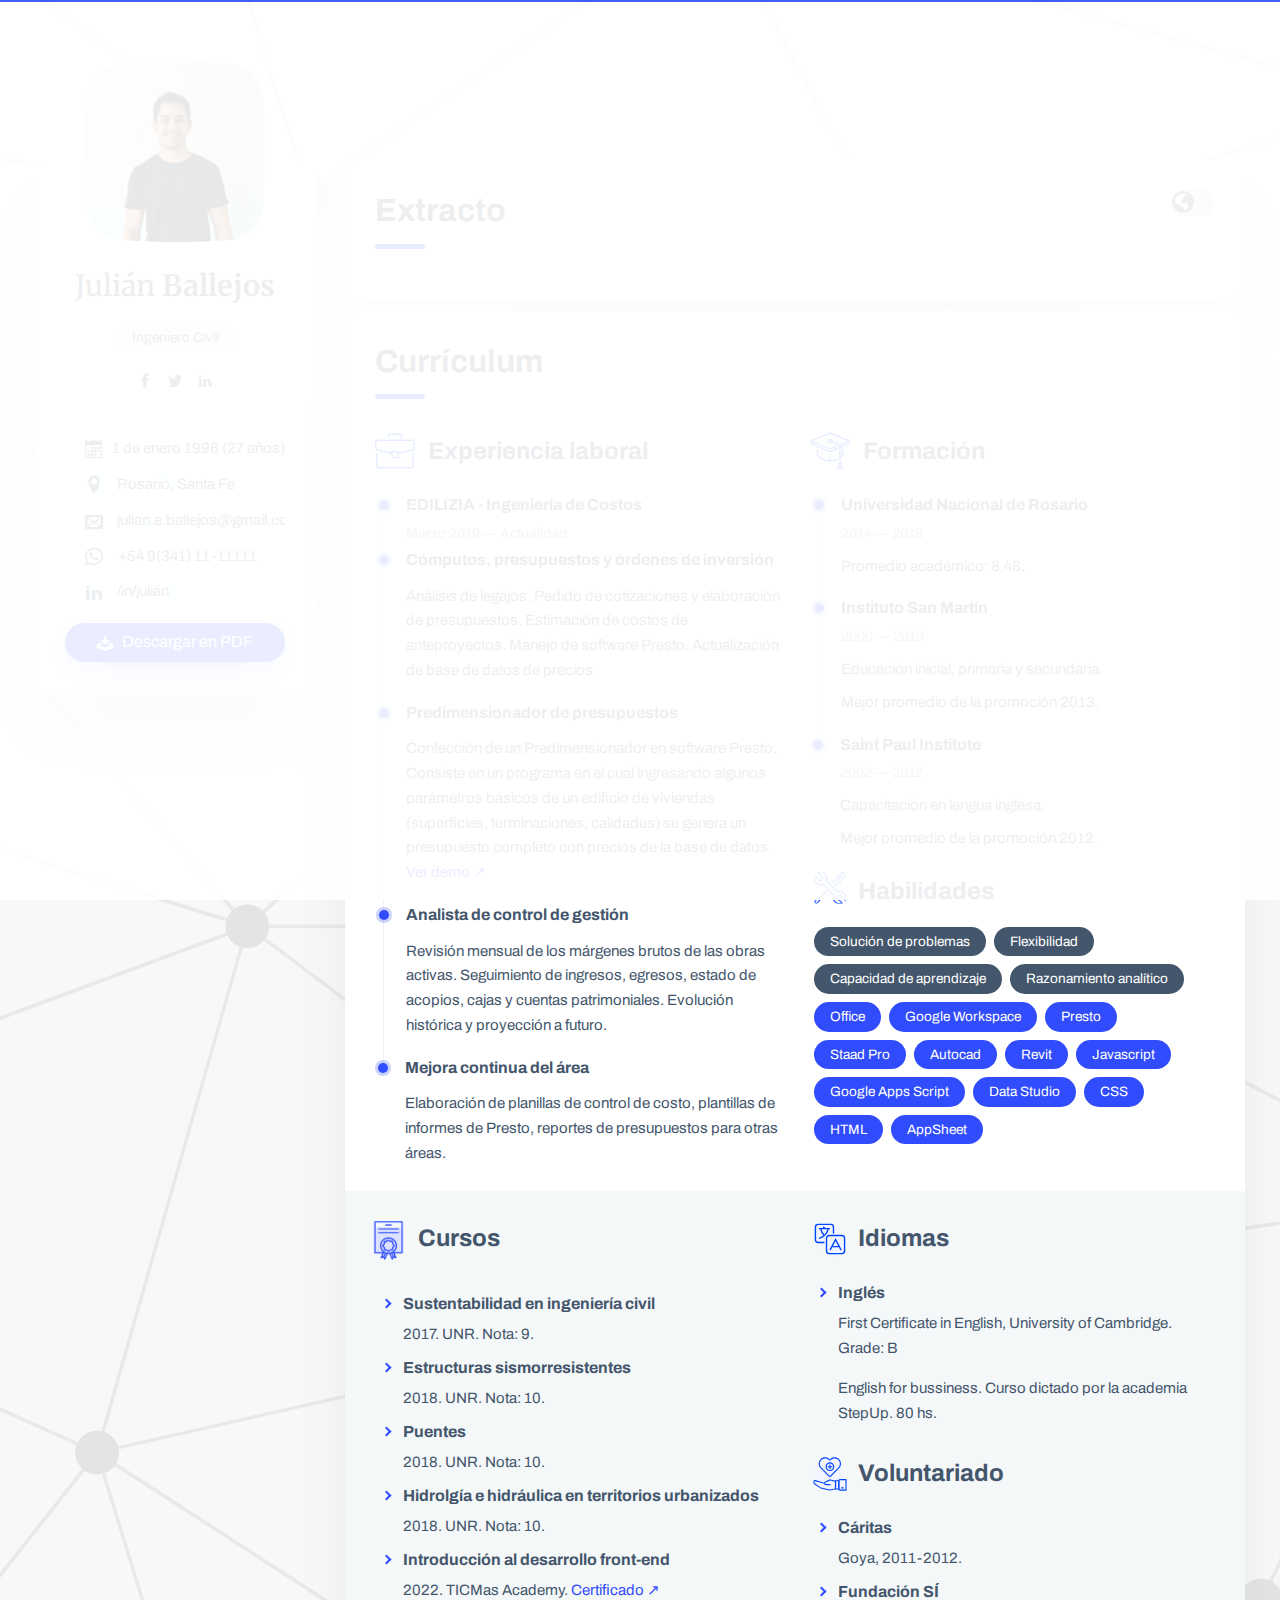
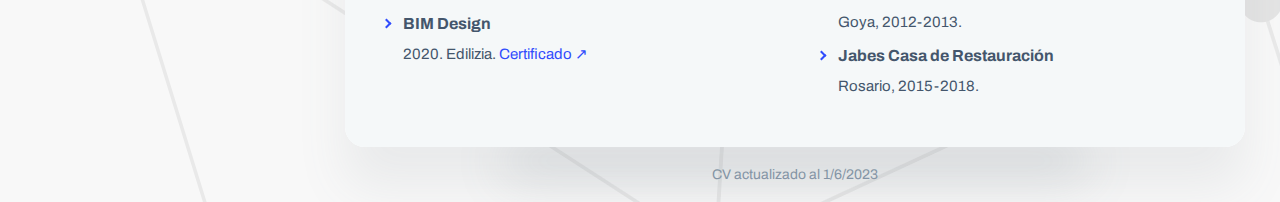
==== commit ba3cfba3: "Update index.html" ====
--- a/index.html
+++ b/index.html
@@ -10,8 +10,6 @@
 	<meta name="viewport" content="width=device-width, initial-scale=1, shrink-to-fit=no">
 	<meta name="format-detection" content="telephone=no"/>
     <meta name="format-detection" content="address=no"/>
-    <meta name="author" content="ArtTemplate" />
-    <meta name="description" content="vCard" />
 
     <!-- Twitter data -->
     <meta name="twitter:card" content="summary_large_image">
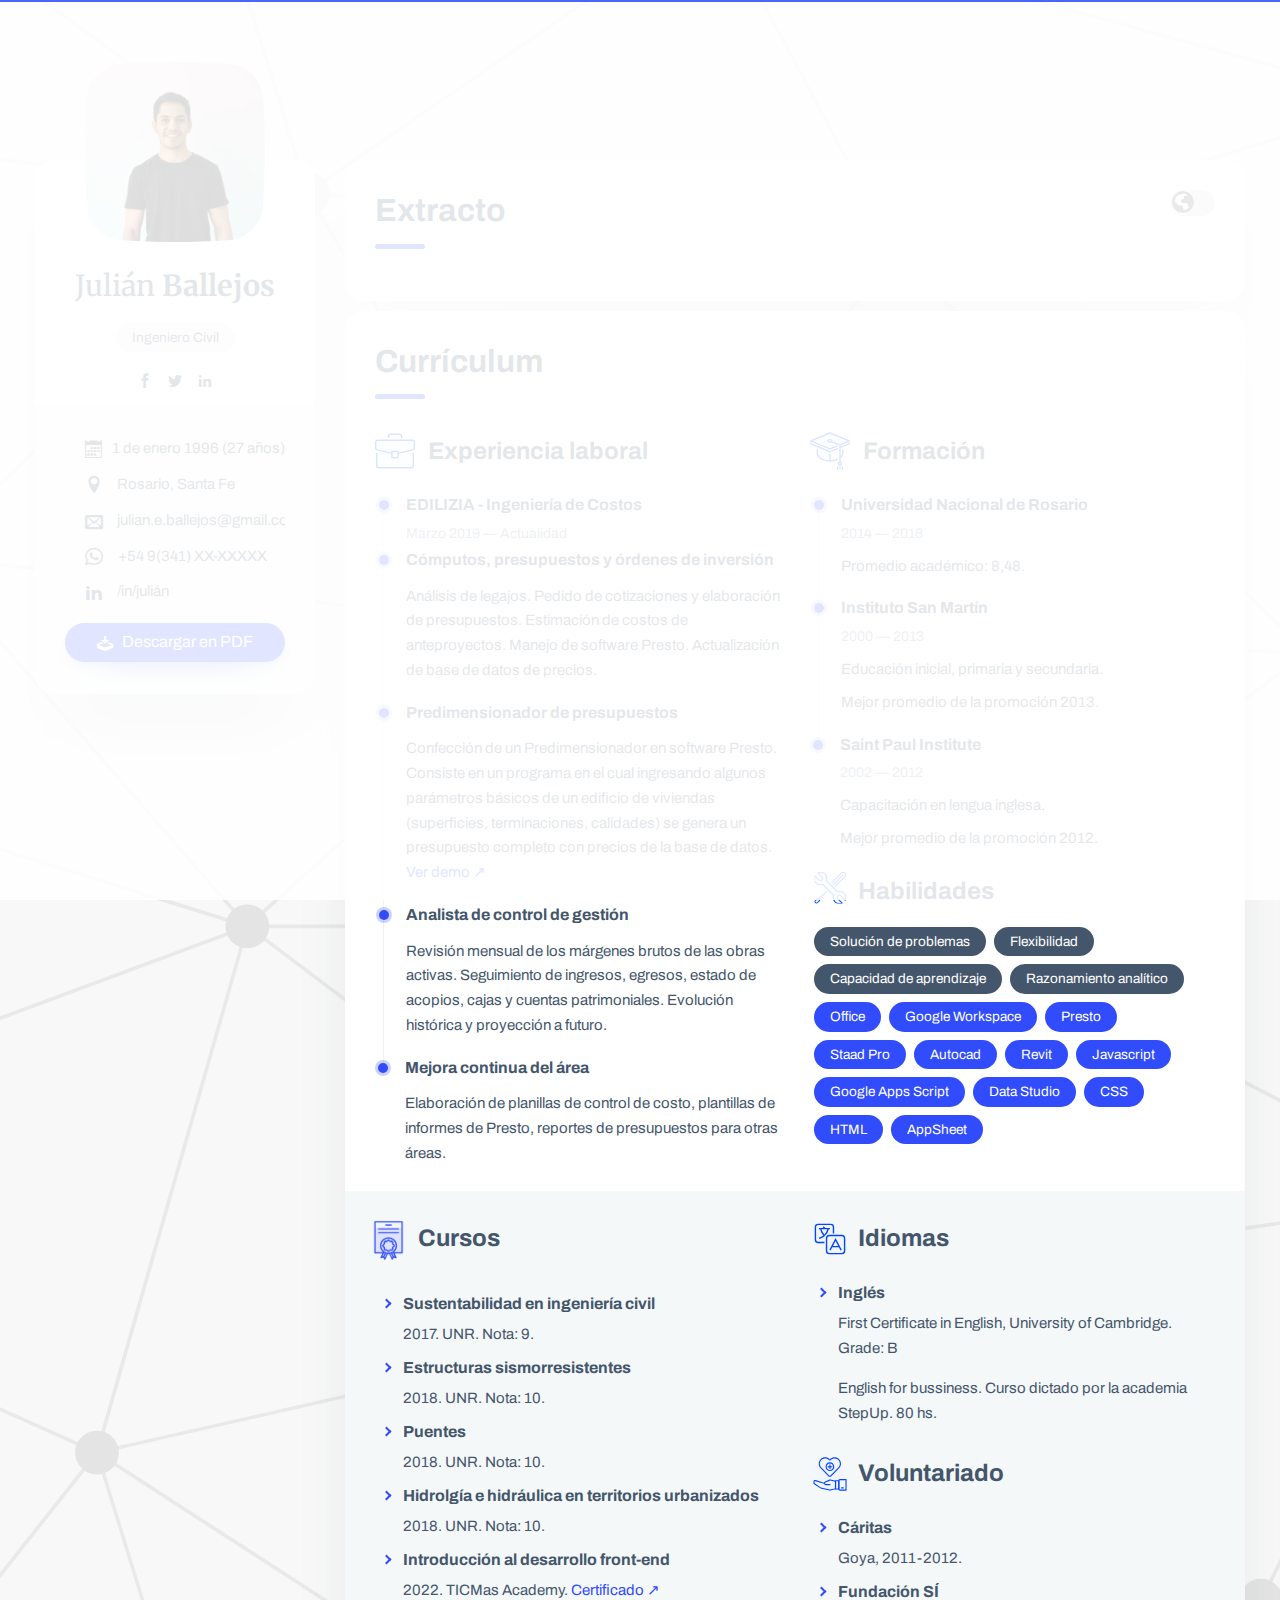
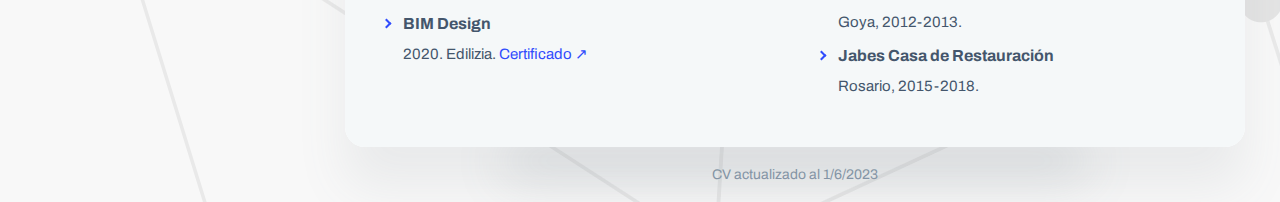
==== commit edec1ac9: "Update index.html" ====
--- a/index.html
+++ b/index.html
@@ -1,9 +1,9 @@
 <!DOCTYPE html>
-<html lang="en">
+<html lang="es">
 
 <head>
     <meta charset="utf-8" />
-    <title>CV Julián Ballejos</title>
+    <title>CV2023</title>
 
 	<!-- Meta Data -->
 	<meta http-equiv="X-UA-Compatible" content="IE=edge">
@@ -12,10 +12,7 @@
     <meta name="format-detection" content="address=no"/>
 
     <!-- Twitter data -->
-    <meta name="twitter:card" content="summary_large_image">
-    <meta name="twitter:site" content="@ArtTemplates">
-    <meta name="twitter:title" content="vCard">
-    <meta name="twitter:description" content="vCard">
+
     <!--<meta name="twitter:image" content="assets/images/social.jpg">-->
 
     <!-- Open Graph data -->
@@ -23,8 +20,7 @@
     <meta property="og:type" content="website" />
     <meta property="og:url" content="your url website" />
     <!--<meta property="og:image" content="assets/images/social.jpg" />-->
-    <meta property="og:description" content="vCard" />
-    <meta property="og:site_name" content="vCard" />
+
 
 	<!-- Favicons -->
 	<!--<link rel="apple-touch-icon" sizes="144x144" href="assets/images/favicons/apple-touch-icon-144x144.png">-->
@@ -69,7 +65,7 @@
 							<!-- Social -->
 		                    <div class="social">
 		                        <a class="social__link" href="https://www.facebook.com/"><i class="font-icon icon-facebook"></i></a>
-		                        <a class="social__link" href="https://www.behance.com/"><i class="font-icon icon-twitter"></i></a>
+		                        <a class="social__link" href="https://www.twitter.com/"><i class="font-icon icon-twitter"></i></a>
 		                        <a class="social__link" href="https://www.linkedin.com/"><i class="font-icon icon-linkedin2"></i></a>
 		                    </div>
 						</div>
@@ -86,7 +82,7 @@
 							        <a href="mailto:julian.e.ballejos@gmail.com"><i class="font-icon icon-envelope"></i>julian.e.ballejos@gmail.com</a>
 							    </li>
 						        <li class="contacts-block__item" data-toggle="tooltip" data-placement="top" title="[Consultar]">
-							        <i class="font-icon icon-phone"></i>+54 9(341) 11-11111
+							        <i class="font-icon icon-phone"></i>+54 9(341) XX-XXXXX
 							    </li>
 						        <li class="contacts-block__item" data-toggle="tooltip" data-placement="top" title="Linkedin">
 							        <a href="http://linkedin.com/in/julián" target="_blank"><i class="font-icon icon-linkedin2"></i>/in/julián</a>
@@ -131,12 +127,12 @@
 							<p class="bilanguage" data-es='Nací en Goya (Corrientes). Soy Ing. Civil graduado de la Universidad Nacional de Rosario. 
 								Aficionado de la programación y la aplicación de la tecnología en el campo de la ingeniería civil. 
 								Poseo un amplio conocimiento en herramientas especializadas, capacidad de análisis e inventiva, lo que me permite desarrollar soluciones innovadoras y eficientes para los desafíos de la industria.'
-								data-en="I was born in Goya. I'm a Civil Engineer graduated from the National University of Rosario. 
+								data-en="I was born in Goya (Corrientes). I'm a Civil Engineer graduated from the National University of Rosario. 
 								I am passionate about applying technology to civil engineering problems. 
-								I have a strong background in specialized tools, analysis and innovation, which enable me to create novel solutions for industry challenges."
+								I have a strong background in specialized tools, analysis and innovation, which enable me to create novel solutions for the industry challenges."
 								></p>
-								<p class="bilanguage" data-es='Durante mi formación, adquirí una sólida base en los principios de la ingeniería civil, enfocándome en áreas como el diseño estructural, la planificación y gestión de proyectos, y la utilización de software de modelado y análisis. Mi habilidad para sistematizar me ha permitido automatizar tareas, optimizar procesos y mejorar la precisión en la toma de decisiones.'
-								data-en='Throughout my academic journey, I acquired a comprehensive understanding of civil engineering principles, with a particular focus on areas such as structural design, project planning and management, and the utilization of modeling and analysis software. With my ability to systematize, I have successfully automated tasks, optimize processes, and enhanced decision-making precision.'></p>
+								<p class="bilanguage" data-es='Durante mi formación, adquirí una base sólida en los principios de la ingeniería civil, enfocándome en áreas como el diseño estructural, la planificación y gestión de proyectos, y la utilización de software de modelado y análisis. Mi habilidad para sistematizar me ha permitido automatizar tareas, optimizar procesos y mejorar la precisión en la toma de decisiones.'
+								data-en='Throughout my academic journey, I acquired a comprehensive understanding of civil engineering principles, with a particular focus on areas such as structural design, project planning and management, and the use of modeling and analysis software. With my ability to systematize, I have successfully automated tasks, optimized processes, and enhanced decision-making precision.'></p>
 					    </div>
 						
 					</div class="box shadow pb-0">	
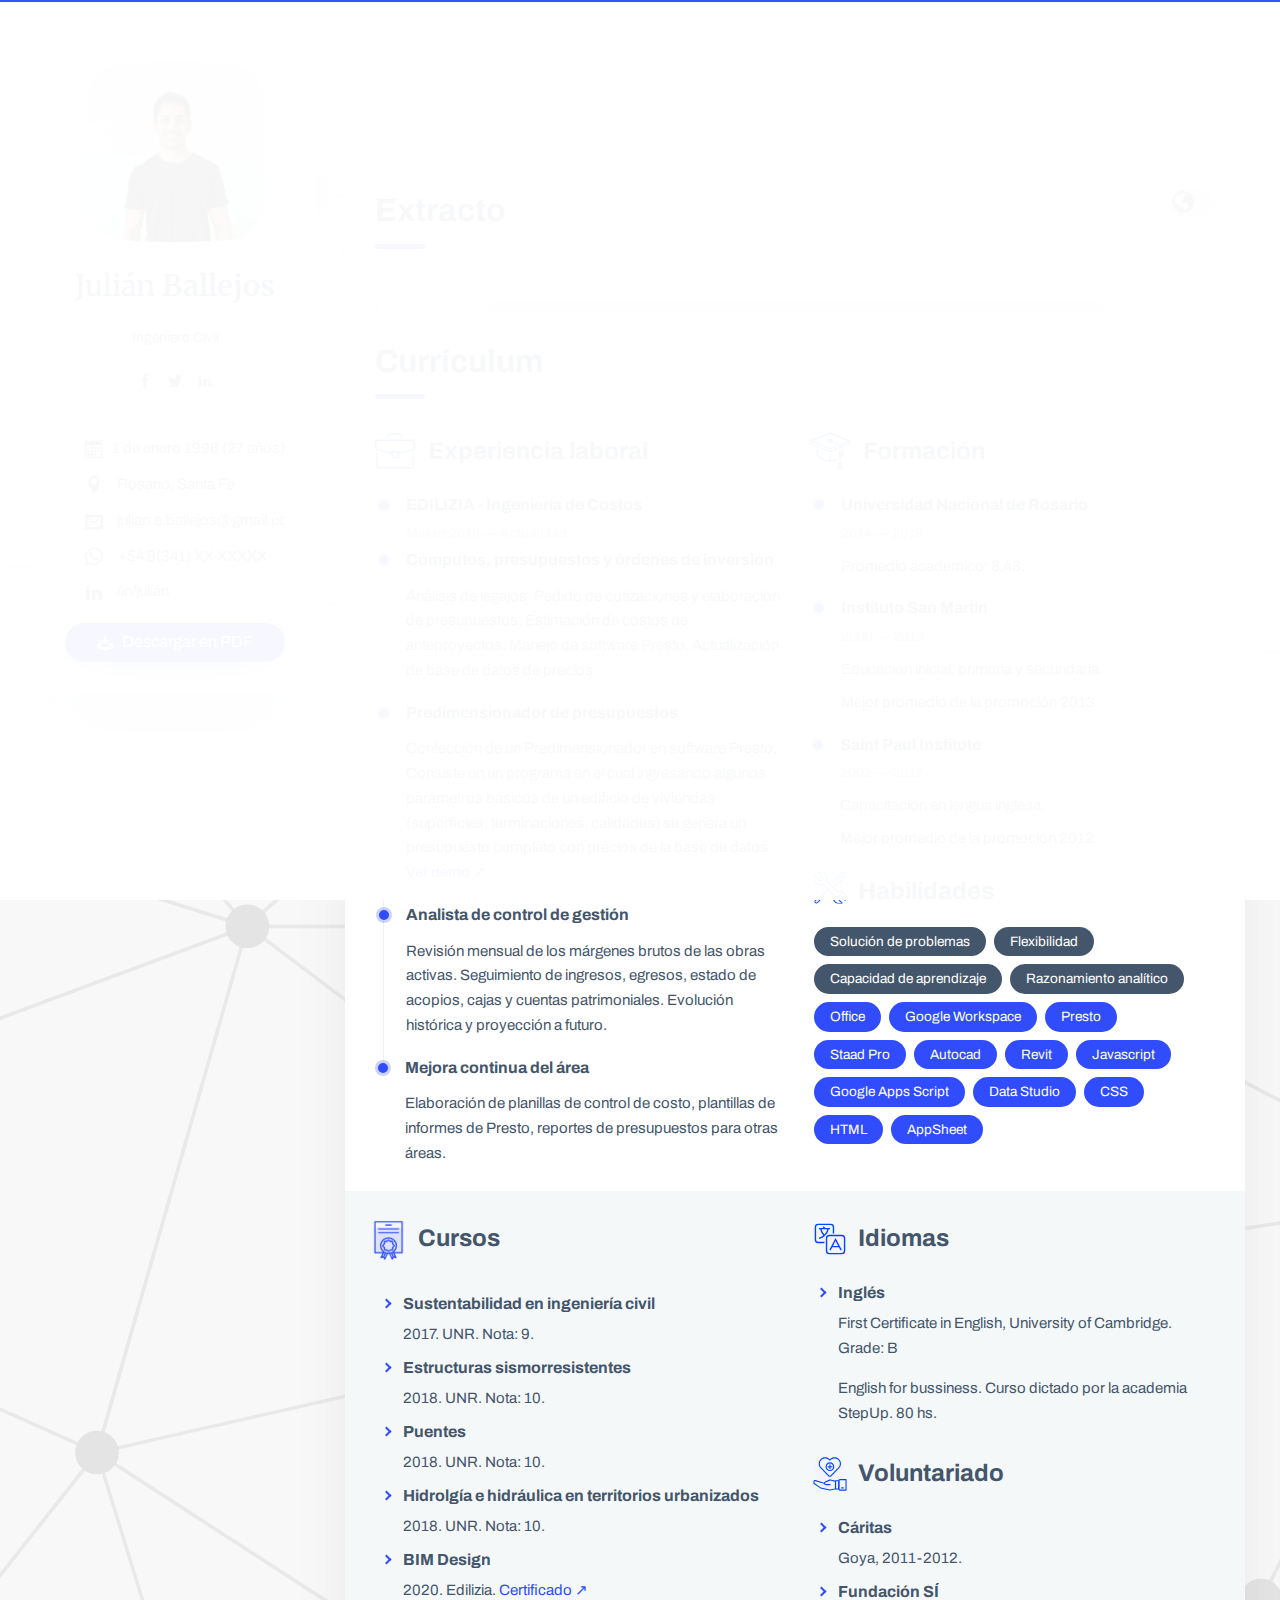
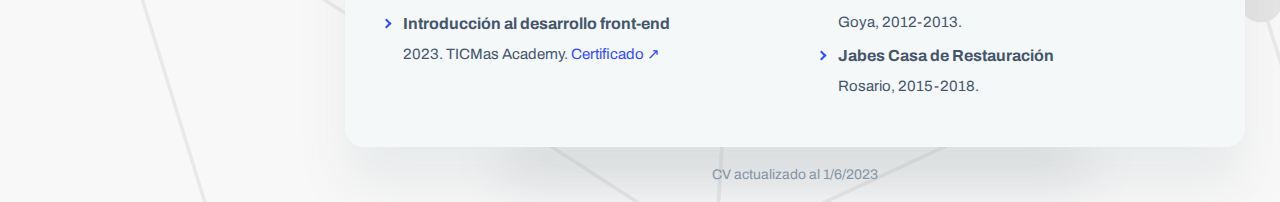
==== commit 6f887fc2: "Update index.html" ====
--- a/index.html
+++ b/index.html
@@ -259,11 +259,11 @@
 											<p class="timeline__list">2018. UNR. Nota: 10. </p>
 											<li class="arrow"><h5 class="title title--h5 timeline__title">Hidrolgía e hidráulica en territorios urbanizados</h5></li>
 											<p class="timeline__list">2018. UNR. Nota: 10. </p>
+											<li class="arrow"><h5 class="title title--h5 timeline__title">BIM Design</h5></li>
+											<p class="timeline__list">2020. Edilizia. <a href="https://drive.google.com/file/d/1Zmtp0n6kqJDjVJjwUyQX4KPUpwxG3Ll5/view?usp=sharing">Certificado ↗</a> </p>
 											<li class="arrow"><h5 class="title title--h5 timeline__title">Introducción al desarrollo front-end</h5></li>
-											<p class="timeline__list">2022. TICMas Academy. <a href="https://drive.google.com/file/d/1NyW-M8lhd-uEIDjs1MC8mEwLonaZsw1x/view?usp=drive_link>">Certificado ↗</a> </p>
-											<li class="arrow"><h5 class="title title--h5 timeline__title">BIM Design</h5></li>
-											<p class="timeline__list">2020. Edilizia. <a href="https://drive.google.com/file/d/1NyW-M8lhd-uEIDjs1MC8mEwLonaZsw1x/view?usp=drive_link>">Certificado ↗</a> </p>
-
+											<p class="timeline__list">2023. TICMas Academy. <a href="https://drive.google.com/file/d/10xfR8o2lDVQzwo5oMRnZ0lyH5DlktbKD/view?usp=sharing">Certificado ↗</a> </p>
+										
 										</ul>  
 								</div>
 								<div class="col-12 col-lg-6">
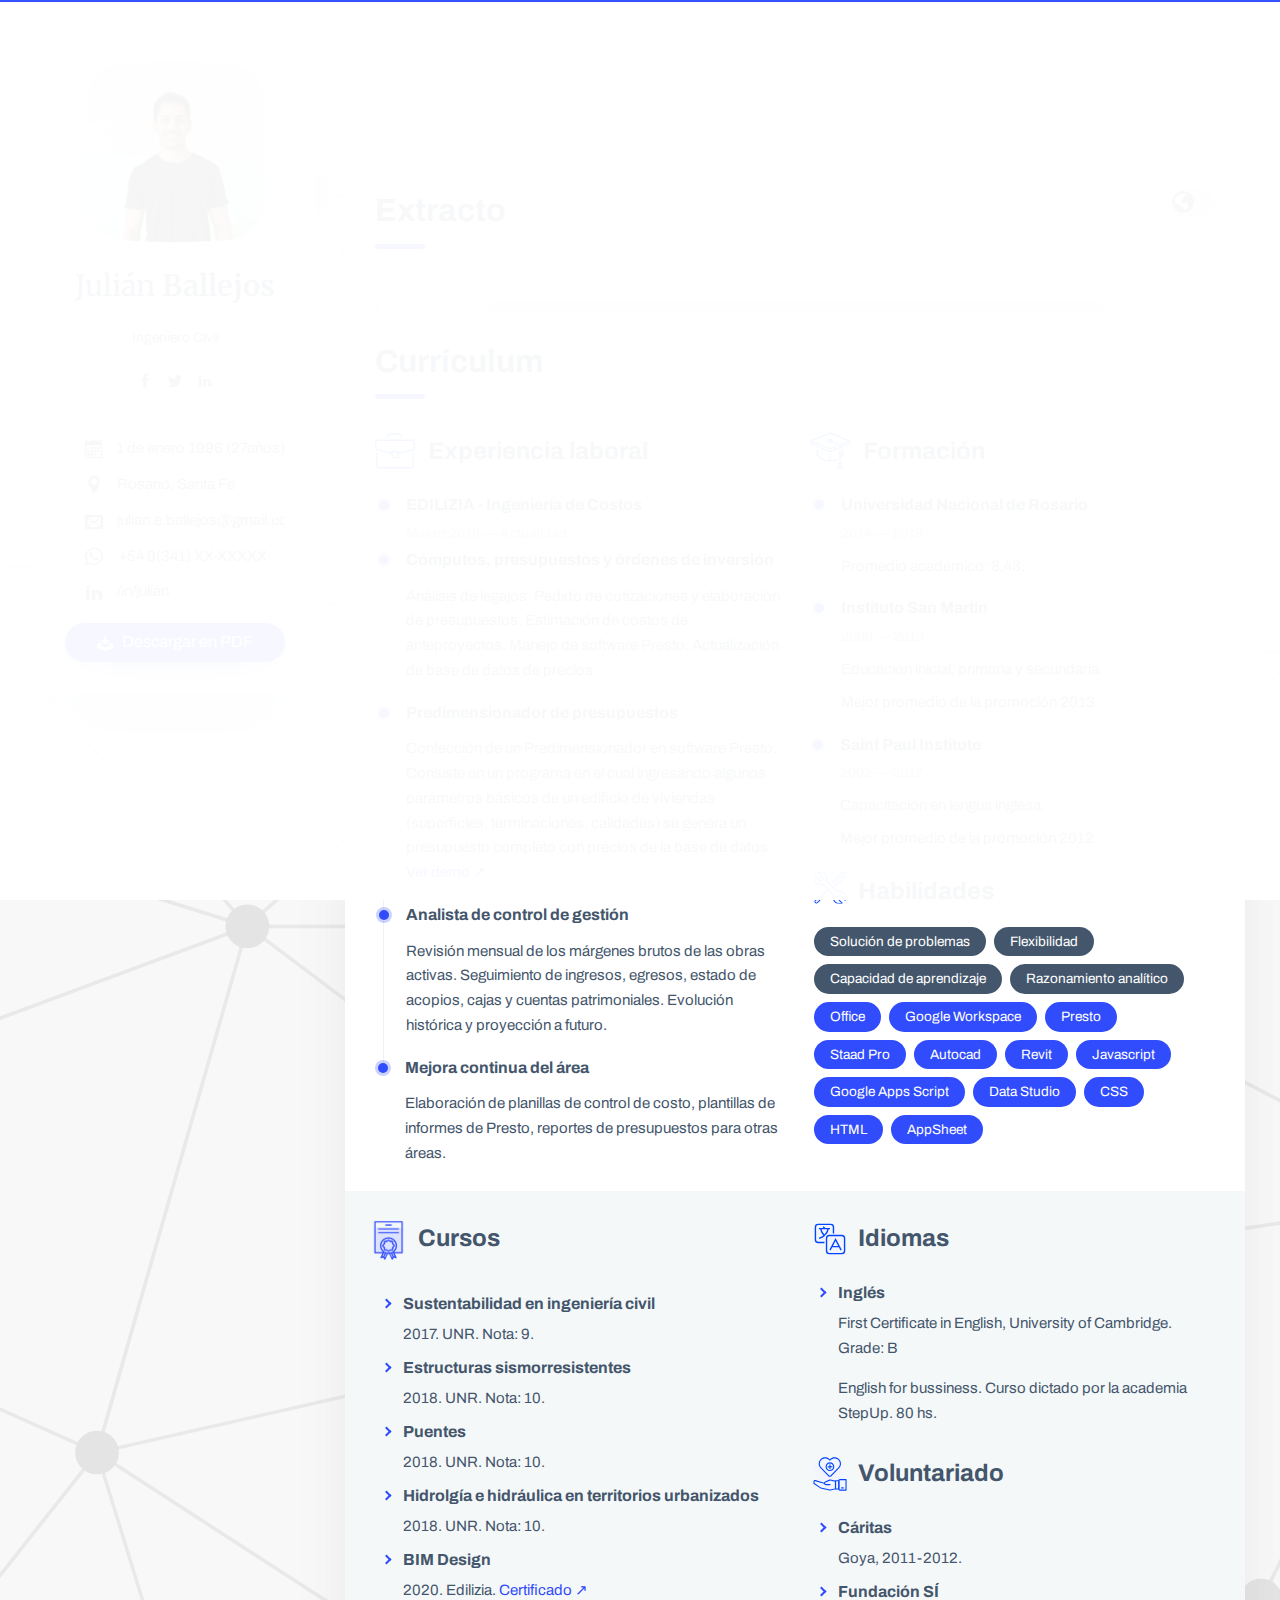
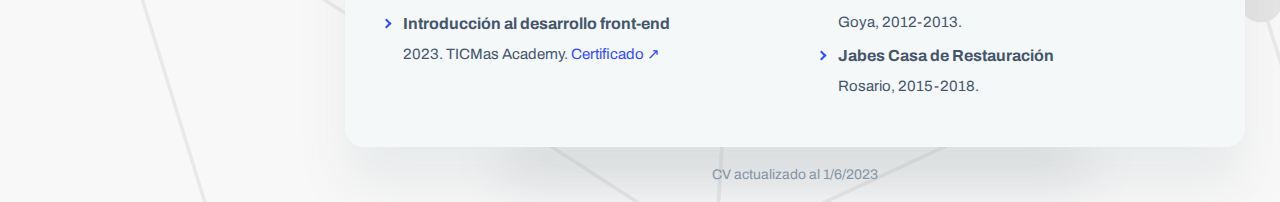
==== commit 32074477: "Update index.html" ====
--- a/index.html
+++ b/index.html
@@ -73,7 +73,7 @@
 						<div class="sidebar__info box-inner box-inner--rounded">
 		                    <ul class="contacts-block">
 					            <li class="contacts-block__item" data-toggle="tooltip" data-placement="top" title="Fecha de nacimiento">
-							        <i class="font-icon icon-calendar"></i>1 de enero 1996 (27 años)
+							        <i class="font-icon icon-calendar"></i>1 de enero 1996</span> (<span id="edad">27</span> años)
 							    </li>
 						        <li class="contacts-block__item" data-toggle="tooltip" data-placement="top" title="Ubicación">
 							        <i class="font-icon icon-location"></i>Rosario, Santa Fe
@@ -409,6 +409,23 @@
 	<script src="demo/plugins-demo.js"></script>
 
 	<script>
+		  function calcularEdad() {
+    const fechaNacimientoStr = document.getElementById("fechaNacimiento").textContent;
+    const fechaNacimiento = new Date(fechaNacimientoStr); // Parsea la fecha de nacimiento
+    const fechaActual = new Date();
+
+    let edad = fechaActual.getFullYear() - fechaNacimiento.getFullYear();
+    const mes = fechaActual.getMonth() - fechaNacimiento.getMonth();
+
+    if (mes < 0 || (mes === 0 && fechaActual.getDate() < fechaNacimiento.getDate())) {
+      edad--;
+    }
+
+    document.getElementById("edad").textContent = edad;
+  }
+
+  // Calcula la edad inicial
+  calcularEdad();
 	
         function changelang(){
 			var currentlanguage = getComputedStyle(document.body).getPropertyValue("--language")
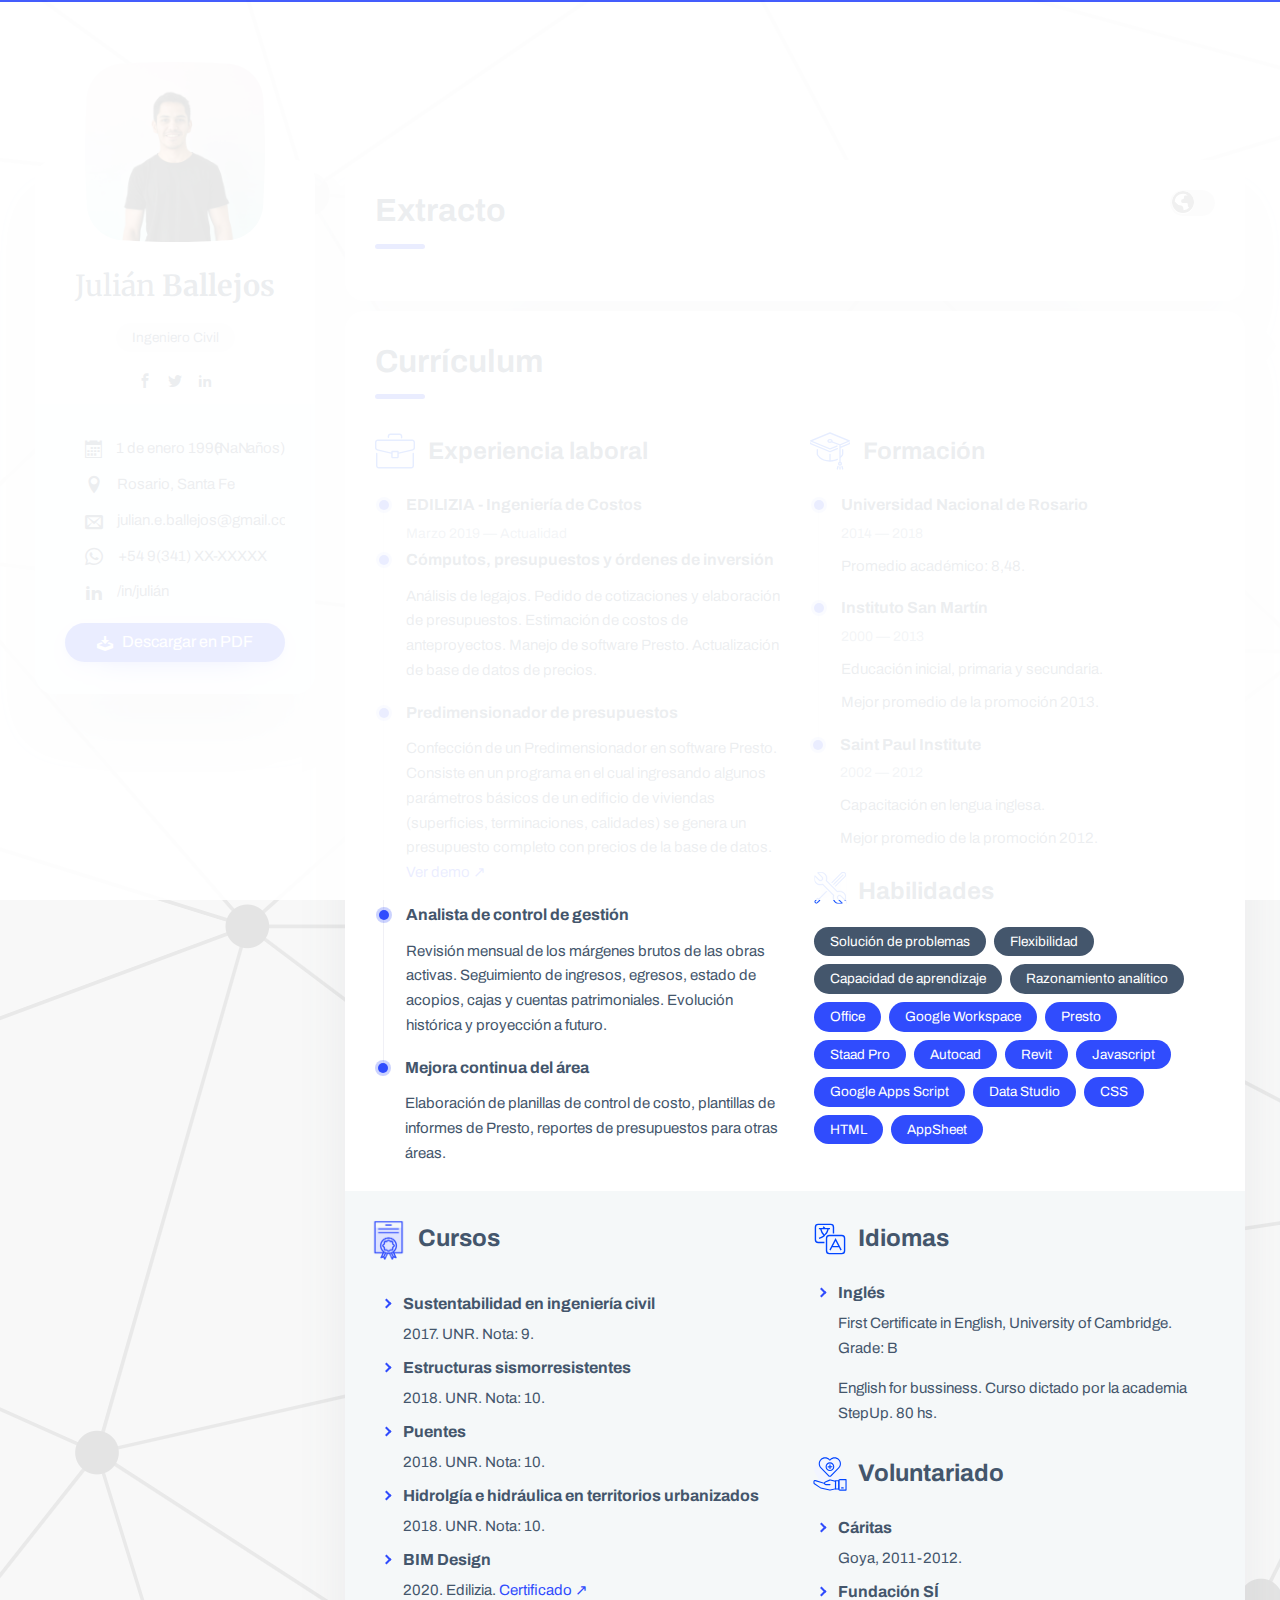
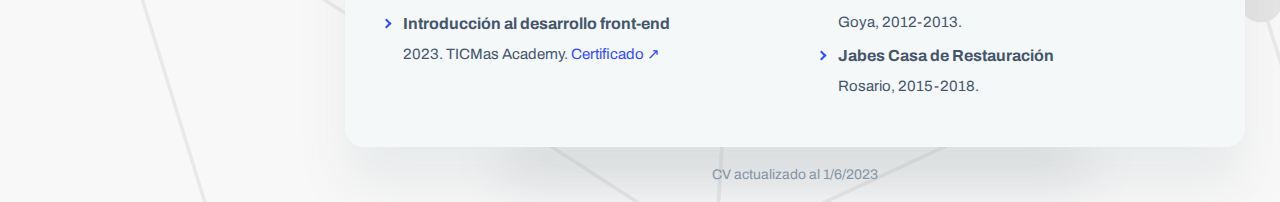
==== commit e17548e7: "Update index.html" ====
--- a/index.html
+++ b/index.html
@@ -73,7 +73,7 @@
 						<div class="sidebar__info box-inner box-inner--rounded">
 		                    <ul class="contacts-block">
 					            <li class="contacts-block__item" data-toggle="tooltip" data-placement="top" title="Fecha de nacimiento">
-							        <i class="font-icon icon-calendar"></i>1 de enero 1996</span> (<span id="edad">27</span> años)
+							        <i class="font-icon icon-calendar"></i><span id="fechaNacimiento">1 de enero 1996</span> (<span id="edad">27</span> años)
 							    </li>
 						        <li class="contacts-block__item" data-toggle="tooltip" data-placement="top" title="Ubicación">
 							        <i class="font-icon icon-location"></i>Rosario, Santa Fe
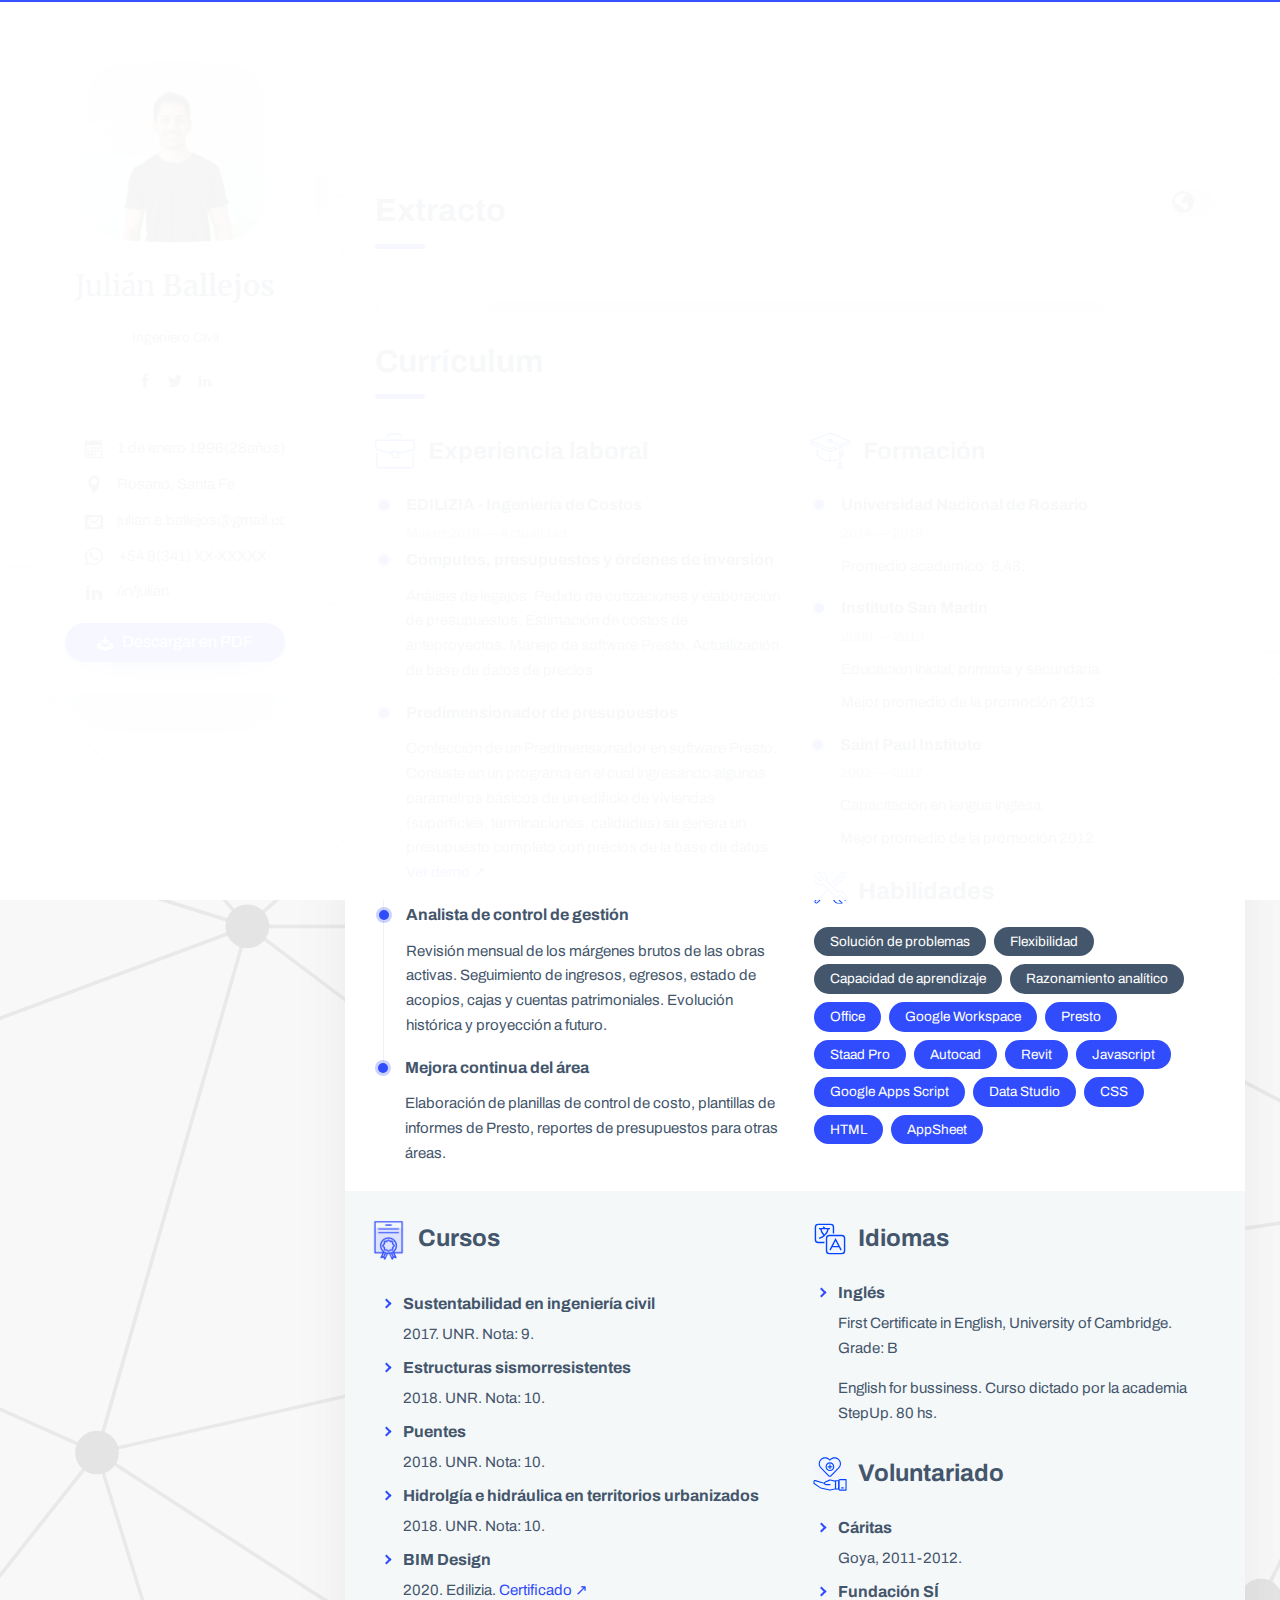
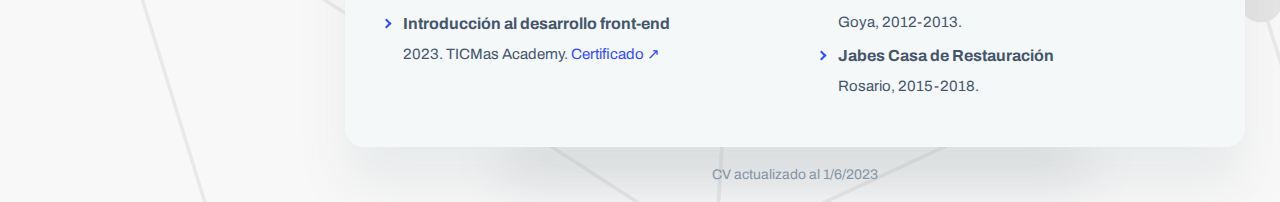
==== commit 781a7592: "Update index.html" ====
--- a/index.html
+++ b/index.html
@@ -73,7 +73,7 @@
 						<div class="sidebar__info box-inner box-inner--rounded">
 		                    <ul class="contacts-block">
 					            <li class="contacts-block__item" data-toggle="tooltip" data-placement="top" title="Fecha de nacimiento">
-							        <i class="font-icon icon-calendar"></i><span id="fechaNacimiento">1 de enero 1996</span> (<span id="edad">27</span> años)
+							        <i class="font-icon icon-calendar"></i><span id="fechaNacimiento">1 de enero 1996</span> (<span id="edad">28</span> años)
 							    </li>
 						        <li class="contacts-block__item" data-toggle="tooltip" data-placement="top" title="Ubicación">
 							        <i class="font-icon icon-location"></i>Rosario, Santa Fe
@@ -409,24 +409,7 @@
 	<script src="demo/plugins-demo.js"></script>
 
 	<script>
-		  function calcularEdad() {
-    const fechaNacimientoStr = document.getElementById("fechaNacimiento").textContent;
-    const fechaNacimiento = new Date(fechaNacimientoStr); // Parsea la fecha de nacimiento
-    const fechaActual = new Date();
-
-    let edad = fechaActual.getFullYear() - fechaNacimiento.getFullYear();
-    const mes = fechaActual.getMonth() - fechaNacimiento.getMonth();
-
-    if (mes < 0 || (mes === 0 && fechaActual.getDate() < fechaNacimiento.getDate())) {
-      edad--;
-    }
-
-    document.getElementById("edad").textContent = edad;
-  }
-
-  // Calcula la edad inicial
-  calcularEdad();
-	
+
         function changelang(){
 			var currentlanguage = getComputedStyle(document.body).getPropertyValue("--language")
 			if (currentlanguage == 'data-en'){
